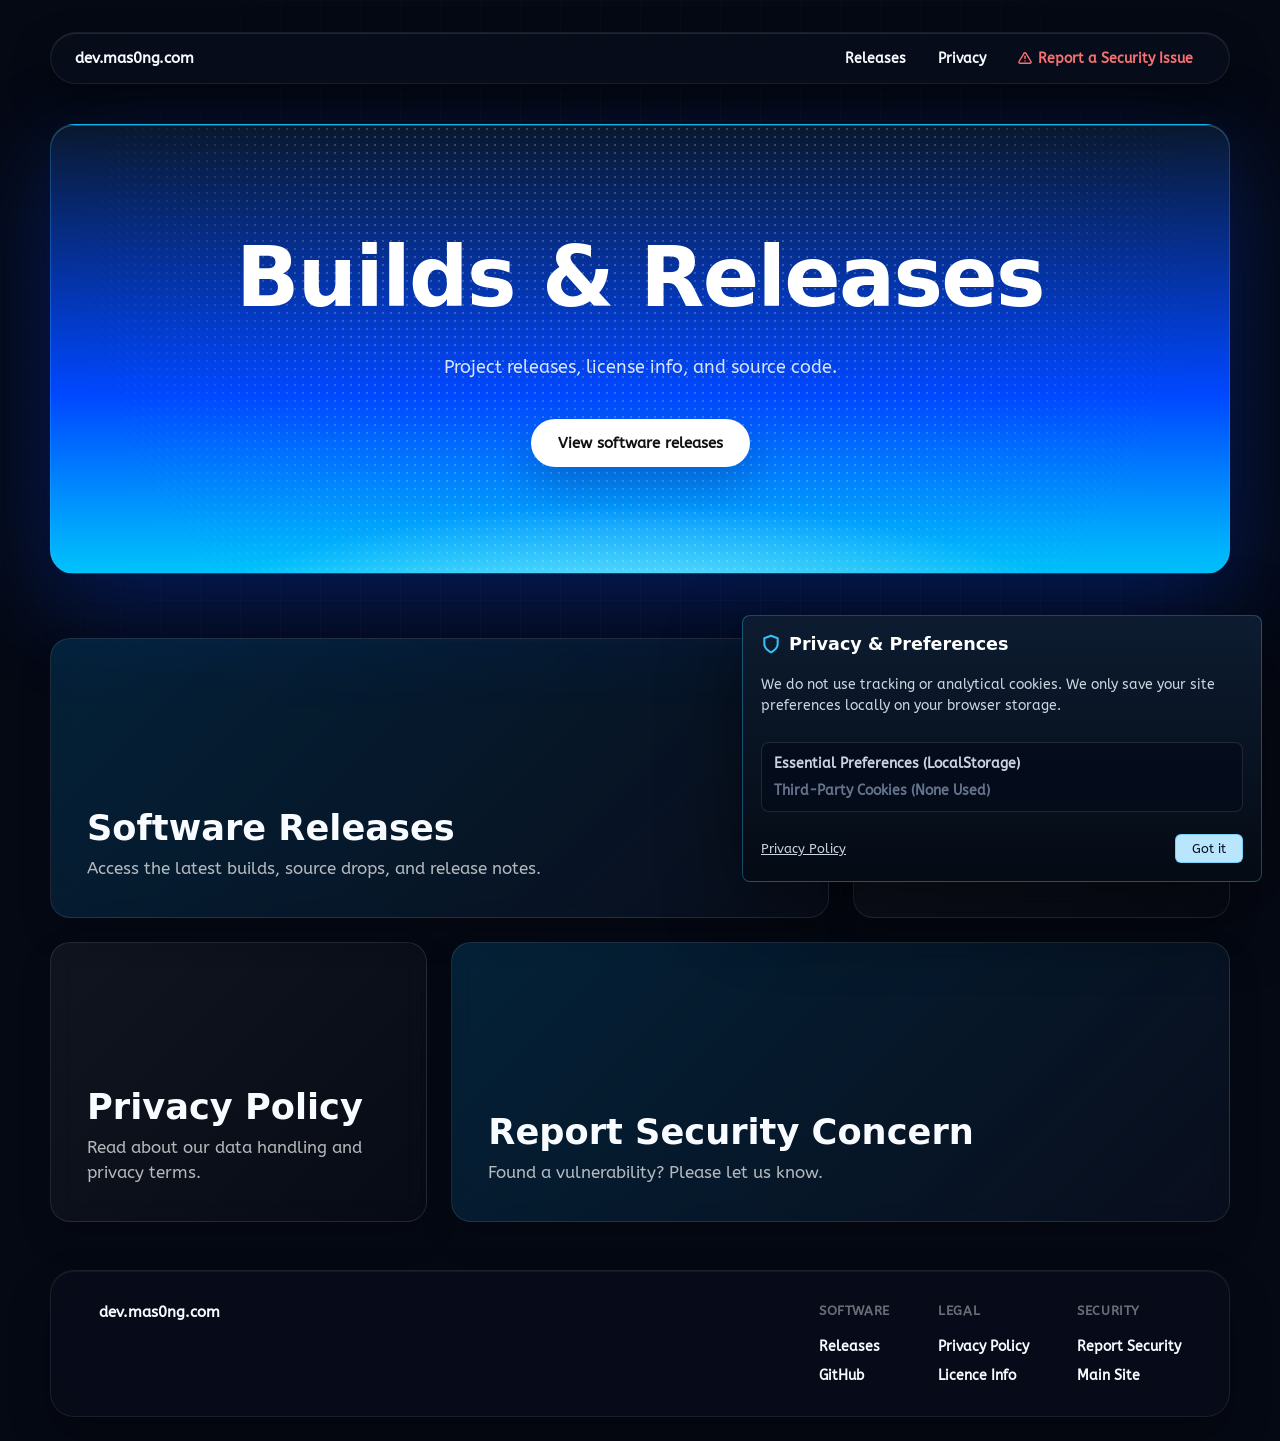
==== index.html @ 33081a6c "Initial clean commit" ====
<!DOCTYPE html>
<html lang="en-GB">
<head>
  <meta charset="UTF-8" />
  <meta name="viewport" content="width=device-width, initial-scale=1.0" />
  <title>dev.mas0ng.com | code releases</title>
  <meta name="description" content="Code releases, experiments, notes, and developer projects from Mason." />
  <link rel="canonical" href="https://dev.mas0ng.com/" />
  <meta name="theme-color" content="#07111f" />
  <link rel="icon" type="image/svg+xml" href="https://mas0ng.com/public_assets/site_branding/favicon.svg" />
  <link rel="preconnect" href="https://fonts.gstatic.com" crossorigin />
  <link rel="preload" href="https://mas0ng.com/public_assets/fonts/etna.woff2" as="font" type="font/woff2" crossorigin />
  <link rel="stylesheet" href="https://fonts.googleapis.com/css2?family=ABeeZee:ital@0;1&display=swap" />
  <link rel="stylesheet" href="https://mas0ng.com/public_assets/site/css/site.css" />
  <link rel="stylesheet" href="/assets/dev.css" />
  <script src="/assets/navbar.js" defer></script>
  <script src="/assets/footer.js" defer></script>
  <script src="/assets/dev.js" defer></script>
</head>
<body data-page="dev">
  <div id="site-main" class="dev-site">
    <div class="dev-backdrop" aria-hidden="true"></div>


    <main>
      <section class="dev-hero" aria-labelledby="dev-title">
        <div class="dev-hero__copy">
          <h1 id="dev-title">Builds & Releases</h1>
          <p class="dev-hero__lead">Project releases, license info, and source code.</p>
          <div class="dev-actions" aria-label="Primary actions">
            <a class="dev-button dev-button--primary" href="/releases/">View software releases</a>
          </div>
        </div>
      </section>

      <div class="bento-grid">
        <a class="bento-card bento-card--wide" href="/releases/">
          <div class="bento-card__inner">
            <h3>Software Releases</h3>
            <p>Access the latest builds, source drops, and release notes.</p>
          </div>
        </a>
        <a class="bento-card bento-card--square" href="https://mas0ng.com/legal/licences/">
          <div class="bento-card__inner">
            <h3>Licence Info</h3>
            <p>View software license and compliance details.</p>
          </div>
        </a>
        <a class="bento-card bento-card--square" href="https://mas0ng.com/legal/privacy/">
          <div class="bento-card__inner">
            <h3>Privacy Policy</h3>
            <p>Read about our data handling and privacy terms.</p>
          </div>
        </a>
        <a class="bento-card bento-card--wide" href="https://mas0ng.com/legal/security?reportModalPopup=true">
          <div class="bento-card__inner">
            <h3>Report Security Concern</h3>
            <p>Found a vulnerability? Please let us know.</p>
          </div>
        </a>
      </div>
    </main>
  </div>
</body>
</html>
---- assets/dev.css ----
@font-face {
  font-family: "Etna";
  src:
    url("https://mas0ng.com/public_assets/fonts/etna.woff2") format("woff2"),
    url("https://mas0ng.com/public_assets/fonts/etna.woff") format("woff");
  font-weight: 400 700;
  font-style: normal;
  font-display: swap;
}

:root {
  color-scheme: dark;
  --page: #050914;
  --page-2: #08111f;
  --surface: #0b1525;
  --surface-2: #111f33;
  --surface-3: #14243a;
  --text: #f8fbff;
  --muted: #a8b5c8;
  --soft: #74839a;
  --line: rgba(148, 163, 184, 0.22);
  --line-strong: rgba(56, 189, 248, 0.38);
  --blue: #38bdf8;
  --blue-2: #2563eb;
  --blue-3: #0ea5e9;
  --green: #22c55e;
  --card: rgba(10, 22, 39, 0.82);
  --font-display: "Etna", ui-sans-serif, system-ui, sans-serif;
  --font-body: "ABeeZee", ui-sans-serif, system-ui, -apple-system, BlinkMacSystemFont, "Segoe UI", sans-serif;
  --font-code: "SFMono-Regular", Consolas, "Liberation Mono", monospace;
}

*,
*::before,
*::after {
  box-sizing: border-box;
}

html {
  scroll-behavior: smooth;
  background: var(--page);
}

body[data-page="dev"] {
  min-height: 100svh;
  margin: 0;
  color: var(--text);
  font-family: var(--font-body);
  background: var(--page);
  overflow-x: hidden;
}

body[data-page="dev"] a {
  color: inherit;
  text-decoration: none;
}

body[data-page="dev"] button,
body[data-page="dev"] input {
  font: inherit;
}

body[data-page="dev"] h1,
body[data-page="dev"] h2,
body[data-page="dev"] h3,
body[data-page="dev"] p {
  margin-top: 0;
}

.dev-site {
  position: relative;
  min-height: 100svh;
  isolation: isolate;
  display: flex;
  flex-direction: column;
}

main {
  flex: 1 0 auto;
}

.dev-backdrop {
  position: fixed;
  inset: 0;
  z-index: -1;
  pointer-events: none;
  background-color: #050914;
}

.dev-backdrop::before,
.dev-backdrop::after {
  content: "";
  position: absolute;
  pointer-events: none;
}

.dev-backdrop::before {
  inset: 0;
  opacity: 0.15;
  background-image: 
    linear-gradient(rgba(255, 255, 255, 0.15) 1px, transparent 1px),
    linear-gradient(90deg, rgba(255, 255, 255, 0.15) 1px, transparent 1px);
  background-size: 40px 40px;
  mask-image: radial-gradient(circle at 50% 50%, black 40%, transparent 95%);
  -webkit-mask-image: radial-gradient(circle at 50% 50%, black 40%, transparent 95%);
}

.dev-backdrop::after {
  display: none;
}

.dev-nav {
  position: relative;
  z-index: 50;
  display: flex;
  align-items: center;
  justify-content: space-between;
  gap: 32px;
  width: min(100% - 48px, 1180px);
  min-height: 52px;
  margin: 32px auto 0;
  padding: 6px 24px;
  border: 1px solid rgba(255, 255, 255, 0.08);
  border-radius: 999px;
  background: rgba(10, 15, 30, 0.6);
  backdrop-filter: blur(20px);
  -webkit-backdrop-filter: blur(20px);
  box-shadow: 
    0 20px 40px rgba(0, 0, 0, 0.4),
    inset 0 1px 0 rgba(255, 255, 255, 0.1);
}

.dev-nav__brand,
.dev-nav__links {
  display: flex;
  align-items: center;
}

.dev-nav__brand {
  font-size: 0.95rem;
  font-weight: 800;
  color: #fff;
  letter-spacing: -0.01em;
  text-decoration: none;
}

.dev-nav__links {
  justify-content: flex-end;
  gap: 8px;
}

.dev-nav__links a,
.dev-nav__link {
  display: inline-flex;
  align-items: center;
  padding: 6px 12px;
  border-radius: 999px;
  color: rgba(255, 255, 255, 0.7);
  font-size: 0.85rem;
  font-weight: 700;
  transition: color 150ms, background 150ms;
}

.dev-nav__links a.dev-nav__link--red {
  color: #f87171 !important;
}

.dev-nav__links a.dev-nav__link--red:hover {
  color: #ef4444 !important;
  background: rgba(239, 68, 68, 0.1);
}

.nav-pill {
  display: inline-flex;
  align-items: center;
  justify-content: center;
  min-height: 36px;
  padding: 6px 18px;
  border-radius: 999px;
  font-size: 0.85rem;
  font-weight: 700;
  text-decoration: none;
  transition: background-color 150ms, border-color 150ms, color 150ms;
}

.nav-pill--outline {
  border: 1px solid rgba(255, 255, 255, 0.2);
  color: rgba(255, 255, 255, 0.8);
}

.nav-pill--outline:hover {
  border-color: rgba(255, 255, 255, 0.5);
  color: #fff;
  background: rgba(255, 255, 255, 0.05);
}

.nav-pill--solid {
  background: #fff;
  color: #050914 !important;
}

.nav-pill--solid:hover {
  background: rgba(255, 255, 255, 0.9);
}

.nav-pill--red {
  background: #ef4444;
  color: #fff !important;
  border: 1px solid #ef4444;
}

.nav-pill--red:hover {
  background: #dc2626;
  border-color: #dc2626;
}

.dev-nav__links a:hover,
.dev-nav__link:hover {
  background: rgba(255, 255, 255, 0.06);
  color: #fff;
}

.dev-button {
  display: inline-flex;
  align-items: center;
  justify-content: center;
  min-height: 42px;
  border-radius: 8px;
  font-weight: 900;
  transition: transform 160ms ease, border-color 160ms ease, background 160ms ease;
}

.dev-button:hover {
  transform: translateY(-2px);
}

.dev-hero {
  position: relative;
  display: grid;
  place-items: center;
  width: min(100% - 48px, 1180px);
  min-height: clamp(400px, 50vh, 500px);
  margin: 40px auto;
  padding: clamp(54px, 8vw, 96px) 24px;
  border: 1px solid rgba(56, 189, 248, 0.25);
  border-radius: 24px;
  background: linear-gradient(180deg, #0a192f 0%, #0047ff 60%, #00c3fc 100%);
  box-shadow: 
    0 30px 100px rgba(0, 71, 255, 0.3),
    inset 0 1px 0 rgba(255, 255, 255, 0.2);
  overflow: hidden;
}

.dev-hero::before,
.dev-hero::after {
  content: "";
  position: absolute;
  pointer-events: none;
}

.dev-hero::before {
  inset: 0;
  opacity: 0.25;
  background-image: radial-gradient(rgba(255, 255, 255, 0.8) 1px, transparent 1px);
  background-size: 8px 8px;
  mask-image: radial-gradient(circle at 50% 30%, #000 45%, transparent 85%);
  -webkit-mask-image: radial-gradient(circle at 50% 30%, #000 45%, transparent 85%);
}

.dev-hero::after {
  left: 0;
  right: 0;
  bottom: -100px;
  height: 200px;
  background: radial-gradient(ellipse at center bottom, rgba(255, 255, 255, 0.8), transparent 60%);
  opacity: 0.9;
  z-index: 1;
}

.dev-hero__copy {
  position: relative;
  z-index: 2;
  display: grid;
  justify-items: center;
  text-align: center;
}

.dev-hero h1 {
  max-width: 840px;
  margin: 0 0 28px 0;
  color: #fff;
  font-family: var(--font-display);
  font-size: clamp(3rem, 6.5vw, 5.2rem);
  line-height: 1.12;
  letter-spacing: -0.02em;
}

.dev-hero__lead {
  max-width: 52ch;
  margin: 0 0 36px 0;
  color: rgba(255, 255, 255, 0.85);
  font-size: clamp(0.95rem, 1.8vw, 1.15rem);
  line-height: 1.7;
  font-weight: 500;
}

.dev-actions {
  display: flex;
  flex-wrap: wrap;
  gap: 10px;
  margin: 0;
}

.dev-button {
  padding: 12px 18px;
  border: 1px solid transparent;
  font-size: 0.92rem;
}

.dev-button--primary {
  min-height: 48px;
  padding-inline: 26px;
  border-radius: 999px;
  color: #111 !important;
  background: #fff;
  box-shadow: 0 16px 40px rgba(15, 23, 42, 0.22);
}

.dev-button--primary:visited {
  color: #111 !important;
}

.dev-button--ghost {
  border-color: rgba(148, 163, 184, 0.28);
  color: #fff;
  background: rgba(15, 23, 42, 0.72);
}

.dev-kicker {
  margin: 0 0 8px;
  color: #93c5fd;
  font-family: var(--font-code);
  font-size: 0.74rem;
  font-weight: 900;
  letter-spacing: 0.1em;
  text-transform: uppercase;
}

.dev-terminal__muted {
  color: #cbd5e1;
}

.dev-section {
  position: relative;
  width: min(100% - 36px, 1220px);
  margin: 0 auto;
  padding: clamp(34px, 6vw, 62px) 0;
  color: var(--text);
}

.dev-page-hero {
  width: min(100% - 48px, 1180px);
  margin: 0 auto;
  padding: clamp(64px, 10vw, 118px) 0 clamp(34px, 6vw, 64px);
}

.dev-page-hero h1 {
  max-width: 760px;
  margin: 0;
  color: #fff;
  font-family: var(--font-display);
  font-size: clamp(2.5rem, 7vw, 5rem);
  line-height: 1;
}

.dev-breadcrumb {
  display: flex;
  flex-wrap: wrap;
  gap: 8px;
  align-items: center;
  margin: 0 0 20px;
  color: var(--soft);
  font-family: var(--font-code);
  font-size: 0.82rem;
}

.dev-breadcrumb a {
  color: #bfdbfe;
}

.dev-section::before {
  content: "";
  position: absolute;
  inset: 0 -28px;
  z-index: -1;
  border: 1px solid rgba(148, 163, 184, 0.16);
  border-radius: 8px;
  background: linear-gradient(180deg, rgba(12, 24, 42, 0.5), rgba(7, 15, 28, 0.42));
}

.dev-section + .dev-section {
  margin-top: 24px;
}

.dev-section__header,
.dev-section--split {
  display: grid;
  grid-template-columns: minmax(0, 1fr) minmax(280px, 430px);
  gap: 22px;
  align-items: end;
}

.dev-section h2 {
  max-width: 760px;
  margin: 0;
  color: #fff;
  font-family: var(--font-display);
  font-size: clamp(1.9rem, 5vw, 3.25rem);
  line-height: 1.05;
}

.dev-section--simple::before {
  display: none;
}

.dev-section__lead {
  margin: 0;
  color: var(--muted);
  font-size: 1rem;
  line-height: 1.65;
}

.bento-grid {
  display: grid;
  grid-template-columns: repeat(3, 1fr);
  grid-template-rows: repeat(2, minmax(280px, auto));
  gap: 24px;
  width: min(100% - 48px, 1180px);
  margin: 64px auto 48px;
}

.bento-card {
  position: relative;
  display: flex;
  flex-direction: column;
  justify-content: flex-end;
  padding: 36px;
  border: 1px solid rgba(255, 255, 255, 0.1);
  border-radius: 20px;
  background: linear-gradient(135deg, rgba(255, 255, 255, 0.05), rgba(255, 255, 255, 0.01));
  backdrop-filter: blur(12px);
  color: #fff;
  text-decoration: none;
  overflow: hidden;
  transition: transform 300ms ease, border-color 300ms ease, box-shadow 300ms ease;
  box-shadow: 0 16px 32px rgba(0, 0, 0, 0.2);
}

.bento-card::before {
  content: "";
  position: absolute;
  inset: 0;
  background: radial-gradient(circle at top right, rgba(255, 255, 255, 0.1), transparent 60%);
  opacity: 0;
  transition: opacity 300ms ease;
}

.bento-card:hover {
  transform: translateY(-4px);
  border-color: rgba(255, 255, 255, 0.3);
  box-shadow: 0 24px 64px rgba(0, 0, 0, 0.3);
}

.bento-card:hover::before {
  opacity: 1;
}

.bento-card__inner {
  position: relative;
  z-index: 1;
}

.bento-card h3 {
  margin: 0 0 8px;
  font-family: var(--font-display);
  font-size: 2.2rem;
  line-height: 1.1;
}

.bento-card p {
  margin: 0;
  color: rgba(255, 255, 255, 0.7);
  font-size: 1.05rem;
  line-height: 1.5;
}

.bento-card--wide {
  grid-column: span 2;
  background: linear-gradient(135deg, rgba(2, 132, 199, 0.2), rgba(15, 23, 42, 0.4));
}

.bento-card--square {
  grid-column: span 1;
}

.project-grid {
  display: grid;
  grid-template-columns: repeat(auto-fit, minmax(300px, 1fr));
  gap: 16px;
  margin-top: 28px;
}

.project-card {
  position: relative;
  display: flex;
  flex-direction: column;
  min-height: 320px;
  padding: 32px;
  border: 1px solid rgba(56, 189, 248, 0.15);
  border-radius: 16px;
  background:
    radial-gradient(circle at top right, rgba(56, 189, 248, 0.12), transparent 400px),
    linear-gradient(135deg, rgba(15, 30, 51, 0.6), rgba(5, 12, 24, 0.8));
  backdrop-filter: blur(12px);
  box-shadow: 0 24px 60px rgba(0, 0, 0, 0.4);
  overflow: hidden;
}

.project-card::after {
  content: "";
  position: absolute;
  inset: 0;
  border-radius: inherit;
  padding: 1px;
  background: linear-gradient(135deg, rgba(255,255,255,0.1), transparent 50%, rgba(255,255,255,0.05));
  -webkit-mask: linear-gradient(#fff 0 0) content-box, linear-gradient(#fff 0 0);
  -webkit-mask-composite: xor;
  mask-composite: exclude;
  pointer-events: none;
}

.project-card > * {
  position: relative;
  z-index: 1;
}

.project-card__content {
  display: flex;
  flex-direction: column;
  height: 100%;
  gap: 20px;
}

.project-card--link {
  color: inherit;
  text-decoration: none;
  transition: transform 300ms cubic-bezier(0.4, 0, 0.2, 1), box-shadow 300ms ease;
}

.project-card--link:hover {
  transform: translateY(-4px);
  box-shadow: 0 32px 80px rgba(56, 189, 248, 0.15);
}

.project-card--link:hover::after {
  background: linear-gradient(135deg, rgba(56, 189, 248, 0.4), transparent 50%, rgba(56, 189, 248, 0.1));
}

.project-card--featured {
  grid-column: 1 / -1;
}

.project-grid--home .project-card {
  max-width: 800px;
}

.project-card__top {
  display: flex;
  flex-wrap: wrap;
  justify-content: space-between;
  gap: 8px;
}

.project-card__brand {
  display: flex;
  align-items: center;
  gap: 16px;
}

.project-card__icon {
  display: grid;
  place-items: center;
  width: 64px;
  height: 64px;
  border: 1px solid rgba(255, 255, 255, 0.1);
  border-radius: 12px;
  color: #fff;
  background: linear-gradient(135deg, #38bdf8, #0284c7);
  font-family: var(--font-display);
  font-weight: 900;
  font-size: 1.4rem;
  box-shadow: 0 12px 32px rgba(56, 189, 248, 0.3);
}

.project-card h3 {
  margin: 0;
  color: #fff;
  font-family: var(--font-display);
  font-size: clamp(1.8rem, 4vw, 2.4rem);
}

.project-card p {
  margin: 0;
  color: #94a3b8;
  font-size: 1.05rem;
  line-height: 1.6;
}

.project-card__bottom {
  display: flex;
  flex-wrap: wrap;
  align-items: center;
  justify-content: space-between;
  gap: 16px;
  margin-top: auto;
  padding-top: 24px;
  border-top: 1px solid rgba(255, 255, 255, 0.08);
}

.project-card__meta {
  color: #64748b;
  font-size: 0.85rem;
  font-weight: 600;
}

.project-card__stats {
  display: flex;
  gap: 16px;
}

.project-card__stats div {
  display: flex;
  flex-direction: column;
  gap: 4px;
}

.project-card__stats dt {
  color: #64748b;
  font-size: 0.75rem;
  font-weight: 700;
  text-transform: uppercase;
  letter-spacing: 0.05em;
}

.project-card__stats dd {
  margin: 0;
  color: #e2e8f0;
  font-weight: 600;
  font-size: 0.95rem;
}

.project-card__cta {
  color: #38bdf8;
  font-weight: 700;
  transition: color 150ms ease;
}

.project-card--link:hover .project-card__cta {
  color: #7dd3fc;
}

.dev-card,
.dev-principles article {
  border: 1px solid rgba(148, 163, 184, 0.18);
  border-radius: 8px;
  background: linear-gradient(180deg, rgba(15, 30, 51, 0.86), rgba(7, 15, 28, 0.9));
  box-shadow: 0 18px 44px rgba(0, 0, 0, 0.28);
}

.dev-card h3,
.dev-principles h3 {
  margin: 10px 0 8px;
  color: #fff;
  font-family: var(--font-display);
  line-height: 1.16;
}

.dev-card p,
.dev-principles p {
  margin: 0;
  color: #b6c3d4;
  line-height: 1.58;
}

.dev-search {
  display: grid;
  gap: 6px;
  color: var(--muted);
  font-size: 0.78rem;
  font-weight: 850;
}

.dev-search input {
  width: 100%;
  min-height: 48px;
  padding: 11px 13px;
  border: 1px solid rgba(56, 189, 248, 0.26);
  border-radius: 8px;
  color: #e5f6ff;
  background: rgba(2, 6, 23, 0.72);
}

.dev-search input::placeholder {
  color: #64748b;
}

.dev-filter {
  display: flex;
  flex-wrap: wrap;
  gap: 8px;
  margin: 24px 0;
}

.dev-filter button,
.cookie-banner button,
.dev-footer__button {
  min-height: 40px;
  padding: 8px 12px;
  border: 1px solid rgba(148, 163, 184, 0.22);
  border-radius: 8px;
  color: #dbeafe;
  background: rgba(15, 23, 42, 0.74);
  cursor: pointer;
  font-weight: 900;
}

.dev-filter button:hover,
.cookie-banner button:hover,
.dev-footer__button:hover {
  border-color: rgba(56, 189, 248, 0.44);
  background: rgba(56, 189, 248, 0.1);
}

.dev-filter button.is-active {
  border-color: rgba(56, 189, 248, 0.58);
  color: #03111f;
  background: #bae6fd;
}

.dev-release-grid {
  display: grid;
  grid-template-columns: repeat(auto-fit, minmax(260px, 1fr));
  gap: 16px;
}

.dev-card {
  display: grid;
  align-content: start;
  gap: 12px;
  min-height: 250px;
  padding: 18px;
}

.dev-card__top,
.dev-card__meta,
.dev-card__tags,
.dev-card__links {
  display: flex;
  flex-wrap: wrap;
  gap: 8px;
}

.dev-card__top {
  align-items: start;
  justify-content: space-between;
}

.dev-card__meta {
  color: var(--muted);
  font-family: var(--font-code);
  font-size: 0.76rem;
  font-weight: 800;
}

.dev-card__type,
.dev-card__status,
.dev-card__tag {
  display: inline-flex;
  align-items: center;
  border-radius: 8px;
  font-family: var(--font-code);
  font-weight: 850;
}

.dev-card__type,
.dev-card__status {
  min-height: 26px;
  padding: 4px 8px;
  font-size: 0.68rem;
  text-transform: uppercase;
}

.dev-card__type {
  border: 1px solid rgba(56, 189, 248, 0.36);
  color: #bae6fd;
  background: rgba(8, 47, 73, 0.46);
}

.dev-card__status {
  border: 1px solid rgba(34, 197, 94, 0.35);
  color: #bbf7d0;
  background: rgba(20, 83, 45, 0.38);
}

.dev-card__tag {
  padding: 5px 8px;
  border: 1px solid rgba(148, 163, 184, 0.13);
  color: #cbd5e1;
  background: rgba(15, 23, 42, 0.72);
  font-size: 0.7rem;
}

.dev-card__links {
  margin-top: auto;
}

.dev-card__link {
  display: inline-flex;
  align-items: center;
  min-height: 34px;
  padding: 7px 10px;
  border: 1px solid rgba(56, 189, 248, 0.28);
  border-radius: 8px;
  color: #e0f2fe;
  background: rgba(8, 47, 73, 0.34);
  font-size: 0.8rem;
  font-weight: 900;
}

.dev-card__link:hover {
  border-color: rgba(56, 189, 248, 0.52);
  background: rgba(14, 165, 233, 0.2);
}

.dev-card--empty {
  grid-column: 1 / -1;
  min-height: 140px;
  place-items: center;
  text-align: center;
}

.dev-card--loading span {
  display: block;
  height: 16px;
  border-radius: 8px;
  background: linear-gradient(90deg, rgba(15, 23, 42, 0.9), rgba(56, 189, 248, 0.36), rgba(15, 23, 42, 0.9));
  background-size: 220% 100%;
  animation: dev-shimmer 1.2s linear infinite;
}

.dev-card--loading span:first-child {
  width: 42%;
}

.dev-card--loading span:nth-child(2) {
  width: 88%;
}

.dev-card--loading span:nth-child(3) {
  width: 64%;
}

.dev-section--split {
  align-items: start;
}

.dev-principles {
  display: grid;
  gap: 12px;
}

.dev-principles article {
  padding: 18px;
}

.dev-footer {
  position: static;
  width: min(100% - 48px, 1180px);
  max-width: none;
  margin: auto auto 24px auto;
  padding: 32px 48px;
  border: 1px solid rgba(255, 255, 255, 0.08);
  border-radius: 24px;
  background: rgba(10, 15, 30, 0.5);
  backdrop-filter: blur(20px);
  -webkit-backdrop-filter: blur(20px);
  box-shadow: 
    0 20px 40px rgba(0, 0, 0, 0.3),
    inset 0 1px 0 rgba(255, 255, 255, 0.05);
  display: flex;
  justify-content: space-between;
  align-items: flex-start;
  gap: 48px;
}

.dev-footer__brand-group {
  display: flex;
  flex-direction: column;
}

.dev-footer__brand {
  font-size: 0.95rem;
  font-weight: 800;
  color: #fff;
  text-decoration: none;
}

.dev-footer__section-title {
  font-size: 0.8rem;
  font-weight: 800;
  text-transform: uppercase;
  letter-spacing: 0.05em;
  color: rgba(255, 255, 255, 0.4);
  margin-bottom: 8px;
}

.dev-footer__columns {
  display: flex;
  gap: 48px;
}

.dev-footer__col {
  display: flex;
  flex-direction: column;
  gap: 12px;
}

.dev-footer__col a {
  color: rgba(255, 255, 255, 0.6);
  font-size: 0.85rem;
  font-weight: 700;
  text-decoration: none;
  transition: color 150ms;
}

.dev-footer__col a:hover {
  color: #fff;
}

.cookie-banner {
  position: fixed;
  right: 18px;
  bottom: 18px;
  z-index: 30;
  display: grid;
  grid-template-columns: minmax(0, 1fr);
  gap: 14px;
  width: min(calc(100% - 36px), 520px);
  padding: 18px;
  border: 1px solid rgba(56, 189, 248, 0.35);
  border-radius: 8px;
  color: var(--text);
  background:
    linear-gradient(180deg, rgba(13, 28, 49, 0.96), rgba(5, 10, 20, 0.96)),
    var(--surface);
  box-shadow: 0 26px 80px rgba(0, 0, 0, 0.48);
}

.cookie-banner[hidden] {
  display: none;
}

.cookie-banner h2 {
  margin: 0 0 6px;
  color: #fff;
  font-family: var(--font-display);
}

.cookie-banner p {
  margin-bottom: 0;
  color: #cbd5e1;
  line-height: 1.55;
}

.cookie-banner__options {
  display: grid;
  gap: 10px;
  padding: 12px;
  border: 1px solid rgba(148, 163, 184, 0.18);
  border-radius: 8px;
  background: rgba(2, 6, 23, 0.42);
}

.cookie-banner__options[hidden] {
  display: none;
}

.cookie-banner__options label {
  display: flex;
  align-items: center;
  gap: 10px;
  color: #dbeafe;
  font-size: 0.9rem;
  font-weight: 800;
}

.cookie-banner__actions {
  display: flex;
  flex-wrap: wrap;
  justify-content: flex-end;
  gap: 8px;
}

.cookie-banner__actions button {
  border-color: rgba(56, 189, 248, 0.52);
  color: #03111f;
  background: #bae6fd;
}

.dev-search input:focus-visible,
.dev-filter button:focus-visible,
.dev-button:focus-visible,
.dev-nav a:focus-visible,
.dev-card__link:focus-visible,
.cookie-banner button:focus-visible,
.cookie-banner input:focus-visible,
.dev-footer__button:focus-visible {
  outline: 3px solid rgba(56, 189, 248, 0.42);
  outline-offset: 3px;
}

@keyframes dev-shimmer {
  to {
    background-position: -220% 0;
  }
}

.mobile-block-screen {
  display: none;
}

@media (max-width: 900px) {
  .dev-nav,
  main,
  .dev-footer,
  .cookie-banner {
    display: none !important;
  }

  .mobile-block-screen {
    display: flex !important;
    flex-direction: column;
    align-items: center;
    justify-content: center;
    flex: 1;
    padding: 32px 24px;
  }
}

@media (prefers-reduced-motion: reduce) {
  html {
    scroll-behavior: auto;
  }

  .dev-card--loading span {
    animation: none;
  }

  .dev-button {
    transition: none;
  }
}
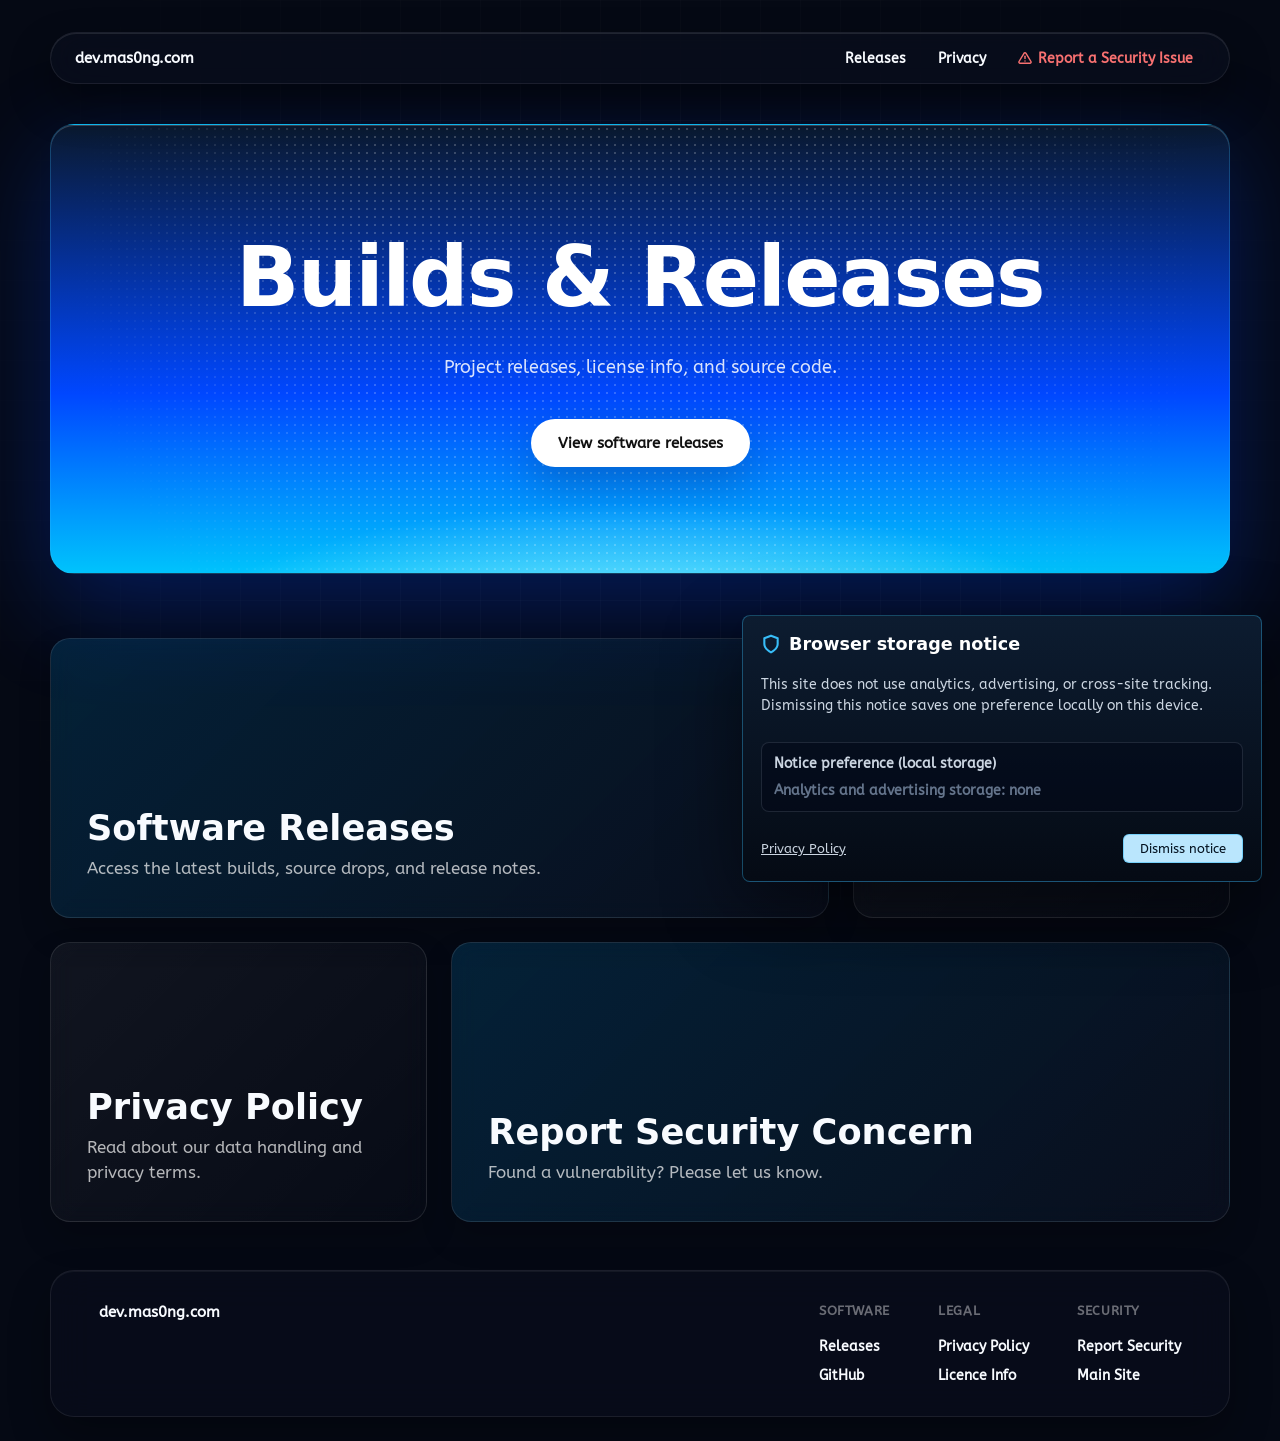
==== commit fdad9114: "Smart 404 routing" ====
--- a/index.html
+++ b/index.html
@@ -4,8 +4,23 @@
   <meta charset="UTF-8" />
   <meta name="viewport" content="width=device-width, initial-scale=1.0" />
   <title>dev.mas0ng.com | code releases</title>
-  <meta name="description" content="Code releases, experiments, notes, and developer projects from Mason." />
+  <meta name="description" content="Code releases, experiments, notes, and software projects from Mason." />
   <link rel="canonical" href="https://dev.mas0ng.com/" />
+  <meta property="og:type" content="website" />
+  <meta property="og:site_name" content="dev.mas0ng.com" />
+  <meta property="og:title" content="dev.mas0ng.com | Code releases" />
+  <meta property="og:description" content="Code releases, experiments, notes, and software projects from Mason." />
+  <meta property="og:url" content="https://dev.mas0ng.com/" />
+  <meta property="og:image" content="https://mas0ng.com/public_assets/site_branding/meta/dev-social-1200x630.png" />
+  <meta property="og:image:width" content="1200" />
+  <meta property="og:image:height" content="630" />
+  <meta property="og:image:type" content="image/png" />
+  <meta property="og:image:alt" content="Code and software releases on dev.mas0ng.com" />
+  <meta name="twitter:card" content="summary_large_image" />
+  <meta name="twitter:title" content="dev.mas0ng.com | Code releases" />
+  <meta name="twitter:description" content="Code releases, experiments, notes, and software projects from Mason." />
+  <meta name="twitter:image" content="https://mas0ng.com/public_assets/site_branding/meta/dev-social-1200x630.png" />
+  <meta name="twitter:image:alt" content="Code and software releases on dev.mas0ng.com" />
   <meta name="theme-color" content="#07111f" />
   <link rel="icon" type="image/svg+xml" href="https://mas0ng.com/public_assets/site_branding/favicon.svg" />
   <link rel="preconnect" href="https://fonts.gstatic.com" crossorigin />
--- a/assets/dev.css
+++ b/assets/dev.css
@@ -1070,3 +1070,40 @@
     transition: none;
   }
 }
+
+/* Cross-site result shown only when the Search API finds this path on mas0ng.com. */
+.main-page-suggestion {
+  position: relative;
+  z-index: 10;
+  display: grid;
+  grid-template-columns: auto minmax(0, 1fr);
+  align-items: start;
+  gap: 14px;
+  width: min(calc(100% - 48px), 760px);
+  margin: 18px auto 0;
+  padding: 16px;
+  border: 1px solid rgba(56, 189, 248, .34);
+  border-radius: 14px;
+  background: linear-gradient(135deg, rgba(17, 31, 51, .96), rgba(8, 17, 31, .96));
+  box-shadow: 0 18px 44px rgba(0, 0, 0, .28);
+}
+
+.main-page-suggestion[hidden] { display: none; }
+.main-page-suggestion__icon { display: grid; place-items: center; width: 44px; height: 44px; border-radius: 12px; background: rgba(56, 189, 248, .13); color: var(--blue); }
+.main-page-suggestion__icon svg { width: 22px; height: 22px; fill: none; stroke: currentColor; stroke-width: 1.8; stroke-linecap: round; }
+.main-page-suggestion__copy { min-width: 0; }
+.main-page-suggestion__copy > p { display: flex; flex-wrap: wrap; gap: 3px 8px; margin: 0 0 10px; font-size: .76rem; line-height: 1.45; }
+.main-page-suggestion__copy > p strong { color: #7dd3fc; }
+.main-page-suggestion__copy > p span { color: var(--muted); }
+.main-page-suggestion__link { display: flex; align-items: center; justify-content: space-between; gap: 14px; min-width: 0; padding: 11px 13px; border: 1px solid rgba(56, 189, 248, .2); border-radius: 10px; background: rgba(2, 6, 23, .32); transition: border-color .18s ease, background .18s ease, transform .18s ease; }
+.main-page-suggestion__link:hover { border-color: rgba(56, 189, 248, .55); background: rgba(14, 165, 233, .08); transform: translateY(-1px); }
+.main-page-suggestion__result { display: grid; min-width: 0; gap: 2px; }
+.main-page-suggestion__result strong, .main-page-suggestion__result > span { overflow: hidden; text-overflow: ellipsis; white-space: nowrap; }
+.main-page-suggestion__result strong { font-family: var(--font-display); font-size: .95rem; line-height: 1.35; }
+.main-page-suggestion__result > span { color: #7dd3fc; font-family: var(--font-code); font-size: .7rem; }
+.main-page-suggestion__arrow { flex: none; width: 18px; height: 18px; fill: none; stroke: var(--blue); stroke-width: 2; stroke-linecap: round; stroke-linejoin: round; transition: transform .18s ease; }
+.main-page-suggestion__link:hover .main-page-suggestion__arrow { transform: translateX(3px); }
+
+@media (max-width: 900px) {
+  .main-page-suggestion { display: none !important; }
+}
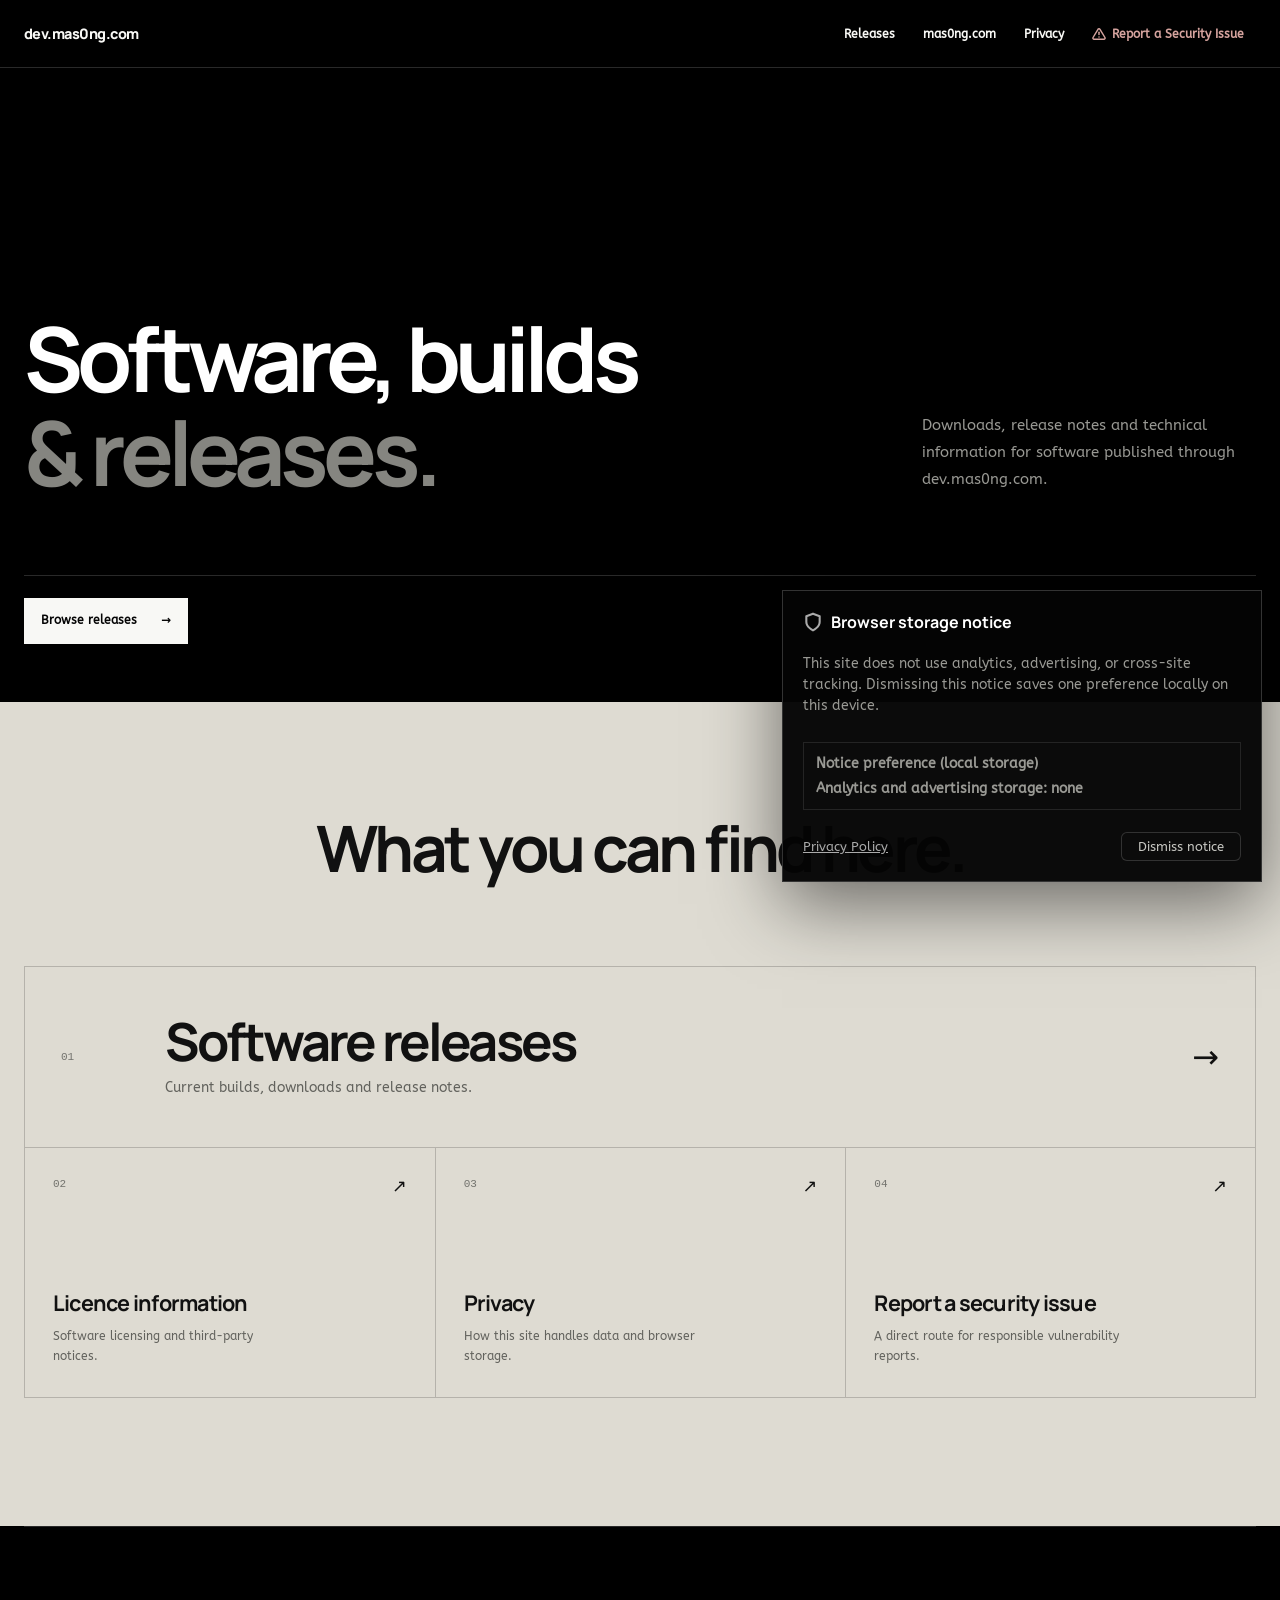
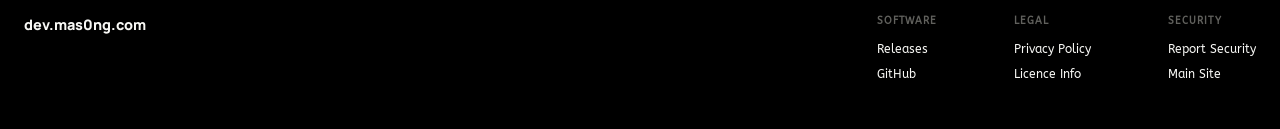
==== commit 646740e0: "New design style and purge of old stale files" ====
--- a/index.html
+++ b/index.html
@@ -3,13 +3,13 @@
 <head>
   <meta charset="UTF-8" />
   <meta name="viewport" content="width=device-width, initial-scale=1.0" />
-  <title>dev.mas0ng.com | code releases</title>
-  <meta name="description" content="Code releases, experiments, notes, and software projects from Mason." />
+  <title>dev.mas0ng.com | Code releases</title>
+  <meta name="description" content="Software downloads, release notes, and technical information published through dev.mas0ng.com." />
   <link rel="canonical" href="https://dev.mas0ng.com/" />
   <meta property="og:type" content="website" />
   <meta property="og:site_name" content="dev.mas0ng.com" />
   <meta property="og:title" content="dev.mas0ng.com | Code releases" />
-  <meta property="og:description" content="Code releases, experiments, notes, and software projects from Mason." />
+  <meta property="og:description" content="Software downloads, release notes, and technical information published through dev.mas0ng.com." />
   <meta property="og:url" content="https://dev.mas0ng.com/" />
   <meta property="og:image" content="https://mas0ng.com/public_assets/site_branding/meta/dev-social-1200x630.png" />
   <meta property="og:image:width" content="1200" />
@@ -18,62 +18,72 @@
   <meta property="og:image:alt" content="Code and software releases on dev.mas0ng.com" />
   <meta name="twitter:card" content="summary_large_image" />
   <meta name="twitter:title" content="dev.mas0ng.com | Code releases" />
-  <meta name="twitter:description" content="Code releases, experiments, notes, and software projects from Mason." />
+  <meta name="twitter:description" content="Software downloads, release notes, and technical information published through dev.mas0ng.com." />
   <meta name="twitter:image" content="https://mas0ng.com/public_assets/site_branding/meta/dev-social-1200x630.png" />
   <meta name="twitter:image:alt" content="Code and software releases on dev.mas0ng.com" />
-  <meta name="theme-color" content="#07111f" />
+  <meta name="theme-color" content="#000000" />
   <link rel="icon" type="image/svg+xml" href="https://mas0ng.com/public_assets/site_branding/favicon.svg" />
   <link rel="preconnect" href="https://fonts.gstatic.com" crossorigin />
   <link rel="preload" href="https://mas0ng.com/public_assets/fonts/etna.woff2" as="font" type="font/woff2" crossorigin />
-  <link rel="stylesheet" href="https://fonts.googleapis.com/css2?family=ABeeZee:ital@0;1&display=swap" />
+  <link rel="stylesheet" href="https://fonts.googleapis.com/css2?family=ABeeZee:ital@0;1&family=Manrope:wght@500;600;700;800&display=swap" />
   <link rel="stylesheet" href="https://mas0ng.com/public_assets/site/css/site.css" />
-  <link rel="stylesheet" href="/assets/dev.css" />
-  <script src="/assets/navbar.js" defer></script>
-  <script src="/assets/footer.js" defer></script>
-  <script src="/assets/dev.js" defer></script>
+  <link rel="stylesheet" href="/assets/dev.css?v=20260719-dev4" />
+  <script src="/assets/navbar.js?v=20260719-dev4" defer></script>
+  <script src="/assets/footer.js?v=20260719-dev4" defer></script>
+  <script src="/assets/dev.js?v=20260719-dev4" defer></script>
 </head>
 <body data-page="dev">
   <div id="site-main" class="dev-site">
-    <div class="dev-backdrop" aria-hidden="true"></div>
-
-
     <main>
       <section class="dev-hero" aria-labelledby="dev-title">
-        <div class="dev-hero__copy">
-          <h1 id="dev-title">Builds & Releases</h1>
-          <p class="dev-hero__lead">Project releases, license info, and source code.</p>
-          <div class="dev-actions" aria-label="Primary actions">
-            <a class="dev-button dev-button--primary" href="/releases/">View software releases</a>
+        <div class="dev-hero__inner">
+          <div class="dev-hero__copy">
+            <h1 id="dev-title"><span>Software, builds</span><span>&amp; releases.</span></h1>
+            <p class="dev-hero__lead">Downloads, release notes and technical information for software published through dev.mas0ng.com.</p>
+          </div>
+          <div class="dev-hero__footer">
+            <a class="dev-button dev-button--light" href="/releases/">Browse releases <span aria-hidden="true">&rarr;</span></a>
           </div>
         </div>
       </section>
 
-      <div class="bento-grid">
-        <a class="bento-card bento-card--wide" href="/releases/">
-          <div class="bento-card__inner">
-            <h3>Software Releases</h3>
-            <p>Access the latest builds, source drops, and release notes.</p>
+      <section class="dev-directory" aria-labelledby="directory-title">
+        <div class="dev-directory__inner">
+          <header class="dev-directory__header">
+            <h2 id="directory-title">What you can find here.</h2>
+          </header>
+
+          <a class="dev-feature-link" href="/releases/">
+            <span class="dev-feature-link__index">01</span>
+            <span class="dev-feature-link__copy">
+              <strong>Software releases</strong>
+              <span>Current builds, downloads and release notes.</span>
+            </span>
+            <span class="dev-feature-link__arrow" aria-hidden="true">&rarr;</span>
+          </a>
+
+          <div class="dev-link-grid">
+            <a class="dev-text-link" href="https://mas0ng.com/legal/licences">
+              <span class="dev-text-link__index">02</span>
+              <strong>Licence information</strong>
+              <span>Software licensing and third-party notices.</span>
+              <span class="dev-text-link__arrow" aria-hidden="true">&nearr;</span>
+            </a>
+            <a class="dev-text-link" href="https://mas0ng.com/legal/privacy">
+              <span class="dev-text-link__index">03</span>
+              <strong>Privacy</strong>
+              <span>How this site handles data and browser storage.</span>
+              <span class="dev-text-link__arrow" aria-hidden="true">&nearr;</span>
+            </a>
+            <a class="dev-text-link" href="https://mas0ng.com/legal/security?reportModalPopup=true">
+              <span class="dev-text-link__index">04</span>
+              <strong>Report a security issue</strong>
+              <span>A direct route for responsible vulnerability reports.</span>
+              <span class="dev-text-link__arrow" aria-hidden="true">&nearr;</span>
+            </a>
           </div>
-        </a>
-        <a class="bento-card bento-card--square" href="https://mas0ng.com/legal/licences/">
-          <div class="bento-card__inner">
-            <h3>Licence Info</h3>
-            <p>View software license and compliance details.</p>
-          </div>
-        </a>
-        <a class="bento-card bento-card--square" href="https://mas0ng.com/legal/privacy/">
-          <div class="bento-card__inner">
-            <h3>Privacy Policy</h3>
-            <p>Read about our data handling and privacy terms.</p>
-          </div>
-        </a>
-        <a class="bento-card bento-card--wide" href="https://mas0ng.com/legal/security?reportModalPopup=true">
-          <div class="bento-card__inner">
-            <h3>Report Security Concern</h3>
-            <p>Found a vulnerability? Please let us know.</p>
-          </div>
-        </a>
-      </div>
+        </div>
+      </section>
     </main>
   </div>
 </body>
--- a/assets/dev.css
+++ b/assets/dev.css
@@ -1,8 +1,6 @@
 @font-face {
   font-family: "Etna";
-  src:
-    url("https://mas0ng.com/public_assets/fonts/etna.woff2") format("woff2"),
-    url("https://mas0ng.com/public_assets/fonts/etna.woff") format("woff");
+  src: url("https://mas0ng.com/public_assets/fonts/etna.woff2") format("woff2");
   font-weight: 400 700;
   font-style: normal;
   font-display: swap;
@@ -10,24 +8,17 @@
 
 :root {
   color-scheme: dark;
-  --page: #050914;
-  --page-2: #08111f;
-  --surface: #0b1525;
-  --surface-2: #111f33;
-  --surface-3: #14243a;
-  --text: #f8fbff;
-  --muted: #a8b5c8;
-  --soft: #74839a;
-  --line: rgba(148, 163, 184, 0.22);
-  --line-strong: rgba(56, 189, 248, 0.38);
-  --blue: #38bdf8;
-  --blue-2: #2563eb;
-  --blue-3: #0ea5e9;
-  --green: #22c55e;
-  --card: rgba(10, 22, 39, 0.82);
-  --font-display: "Etna", ui-sans-serif, system-ui, sans-serif;
-  --font-body: "ABeeZee", ui-sans-serif, system-ui, -apple-system, BlinkMacSystemFont, "Segoe UI", sans-serif;
-  --font-code: "SFMono-Regular", Consolas, "Liberation Mono", monospace;
+  --dev-black: #000;
+  --dev-ink: #111;
+  --dev-paper: #dedbd2;
+  --dev-paper-light: #efede7;
+  --dev-white: #f8f8f5;
+  --dev-grey: #92928d;
+  --dev-line-dark: rgba(255, 255, 255, 0.16);
+  --dev-line-light: rgba(17, 17, 17, 0.2);
+  --dev-heading: "Manrope", ui-sans-serif, system-ui, sans-serif;
+  --dev-body: "ABeeZee", ui-sans-serif, system-ui, sans-serif;
+  --dev-code: "SFMono-Regular", Consolas, "Liberation Mono", monospace;
 }
 
 *,
@@ -38,16 +29,16 @@
 
 html {
   scroll-behavior: smooth;
-  background: var(--page);
+  background: var(--dev-black);
 }
 
 body[data-page="dev"] {
   min-height: 100svh;
   margin: 0;
-  color: var(--text);
-  font-family: var(--font-body);
-  background: var(--page);
   overflow-x: hidden;
+  color: var(--dev-white);
+  background: var(--dev-black);
+  font-family: var(--dev-body);
 }
 
 body[data-page="dev"] a {
@@ -68,656 +59,777 @@
 }
 
 .dev-site {
-  position: relative;
+  display: flex;
   min-height: 100svh;
-  isolation: isolate;
-  display: flex;
   flex-direction: column;
-}
-
-main {
+  background: var(--dev-black);
+}
+
+.dev-site > main {
   flex: 1 0 auto;
 }
 
 .dev-backdrop {
+  display: none;
+}
+
+/* Navigation */
+.dev-nav {
   position: fixed;
-  inset: 0;
-  z-index: -1;
-  pointer-events: none;
-  background-color: #050914;
-}
-
-.dev-backdrop::before,
-.dev-backdrop::after {
-  content: "";
-  position: absolute;
-  pointer-events: none;
-}
-
-.dev-backdrop::before {
-  inset: 0;
-  opacity: 0.15;
-  background-image: 
-    linear-gradient(rgba(255, 255, 255, 0.15) 1px, transparent 1px),
-    linear-gradient(90deg, rgba(255, 255, 255, 0.15) 1px, transparent 1px);
-  background-size: 40px 40px;
-  mask-image: radial-gradient(circle at 50% 50%, black 40%, transparent 95%);
-  -webkit-mask-image: radial-gradient(circle at 50% 50%, black 40%, transparent 95%);
-}
-
-.dev-backdrop::after {
-  display: none;
-}
-
-.dev-nav {
-  position: relative;
-  z-index: 50;
-  display: flex;
+  inset: 0 0 auto;
+  z-index: 100;
+  display: flex;
+  min-height: 68px;
   align-items: center;
   justify-content: space-between;
   gap: 32px;
-  width: min(100% - 48px, 1180px);
-  min-height: 52px;
-  margin: 32px auto 0;
-  padding: 6px 24px;
-  border: 1px solid rgba(255, 255, 255, 0.08);
-  border-radius: 999px;
-  background: rgba(10, 15, 30, 0.6);
-  backdrop-filter: blur(20px);
-  -webkit-backdrop-filter: blur(20px);
-  box-shadow: 
-    0 20px 40px rgba(0, 0, 0, 0.4),
-    inset 0 1px 0 rgba(255, 255, 255, 0.1);
-}
-
-.dev-nav__brand,
+  width: 100%;
+  padding: 0 max(24px, calc((100vw - 1320px) / 2));
+  border-bottom: 1px solid var(--dev-line-dark);
+  background: rgba(0, 0, 0, 0.82);
+  -webkit-backdrop-filter: blur(18px);
+  backdrop-filter: blur(18px);
+}
+
+.dev-nav__brand {
+  color: #fff;
+  font-family: var(--dev-heading);
+  font-size: 0.9rem;
+  font-weight: 800;
+  letter-spacing: -0.035em;
+}
+
 .dev-nav__links {
   display: flex;
   align-items: center;
-}
-
-.dev-nav__brand {
-  font-size: 0.95rem;
-  font-weight: 800;
-  color: #fff;
-  letter-spacing: -0.01em;
-  text-decoration: none;
-}
-
-.dev-nav__links {
   justify-content: flex-end;
-  gap: 8px;
-}
-
-.dev-nav__links a,
-.dev-nav__link {
+  gap: 4px;
+}
+
+.dev-nav__links a {
   display: inline-flex;
+  min-height: 36px;
   align-items: center;
-  padding: 6px 12px;
-  border-radius: 999px;
-  color: rgba(255, 255, 255, 0.7);
-  font-size: 0.85rem;
-  font-weight: 700;
-  transition: color 150ms, background 150ms;
+  padding: 8px 12px;
+  color: #a1a19c;
+  font-size: 0.76rem;
+  font-weight: 700;
+  transition: color 150ms ease, background 150ms ease;
+}
+
+.dev-nav__links a:hover,
+.dev-nav__links a:focus-visible,
+.dev-nav__links a.dev-nav__link--red:hover,
+.dev-nav__links a.dev-nav__link--red:focus-visible {
+  color: #fff !important;
+  background: #2d2d2a;
 }
 
 .dev-nav__links a.dev-nav__link--red {
-  color: #f87171 !important;
-}
-
-.dev-nav__links a.dev-nav__link--red:hover {
-  color: #ef4444 !important;
-  background: rgba(239, 68, 68, 0.1);
-}
-
+  color: #d5a39e !important;
+}
+
+/* Home hero */
+.dev-hero {
+  min-height: clamp(560px, 78svh, 720px);
+  padding-top: 68px;
+  color: var(--dev-white);
+  background: #000;
+}
+
+.dev-hero__inner {
+  display: flex;
+  min-height: calc(clamp(560px, 78svh, 720px) - 68px);
+  width: min(calc(100% - 48px), 1320px);
+  margin: 0 auto;
+  padding: clamp(28px, 4vw, 48px) 0 clamp(34px, 5vw, 58px);
+  flex-direction: column;
+}
+
+.dev-hero__copy {
+  display: grid;
+  grid-template-columns: minmax(0, 1fr) minmax(260px, 0.42fr);
+  align-items: end;
+  gap: clamp(46px, 8vw, 120px);
+  margin-top: auto;
+  padding: clamp(64px, 9vw, 118px) 0 clamp(52px, 7vw, 82px);
+}
+
+.dev-hero h1 {
+  margin: 0;
+  color: #fff;
+  font-family: var(--dev-heading);
+  font-size: clamp(3.8rem, 7vw, 7rem);
+  font-weight: 700;
+  letter-spacing: -0.065em;
+  line-height: 0.92;
+}
+
+.dev-hero h1 span {
+  display: block;
+}
+
+.dev-hero h1 span:last-child {
+  margin-top: 0.12em;
+  color: #858580;
+}
+
+.dev-hero__lead {
+  max-width: 46ch;
+  margin: 0;
+  color: #989893;
+  font-size: clamp(0.92rem, 1.2vw, 1.04rem);
+  line-height: 1.75;
+}
+
+.dev-hero__footer {
+  padding-top: 22px;
+  border-top: 1px solid var(--dev-line-dark);
+}
+
+.dev-button,
 .nav-pill {
   display: inline-flex;
+  min-height: 46px;
   align-items: center;
+  justify-content: space-between;
+  gap: 24px;
+  padding: 11px 16px;
+  border: 1px solid rgba(255, 255, 255, 0.32);
+  border-radius: 0;
+  color: var(--dev-white);
+  background: transparent;
+  font-size: 0.74rem;
+  font-weight: 800;
+  line-height: 1;
+  transition: color 150ms ease, background 150ms ease, border-color 150ms ease;
+}
+
+.dev-button--light,
+.dev-button--primary,
+.nav-pill--solid {
+  border-color: var(--dev-white);
+  color: #050505 !important;
+  background: var(--dev-white);
+}
+
+.dev-button--light:hover,
+.dev-button--primary:hover,
+.nav-pill--solid:hover {
+  border-color: #d8d4ca;
+  color: #050505 !important;
+  background: #d8d4ca;
+}
+
+.nav-pill--red {
+  border-color: #a85048;
+  color: #fff !important;
+  background: #8d3f39;
+}
+
+/* Home directory */
+.dev-directory {
+  padding: 0 24px;
+  color: var(--dev-ink);
+  background: var(--dev-paper);
+}
+
+.dev-directory__inner {
+  width: min(100%, 1320px);
+  margin: 0 auto;
+  padding: clamp(72px, 9vw, 120px) 0 clamp(84px, 10vw, 140px);
+}
+
+.dev-directory__header {
+  display: flex;
   justify-content: center;
-  min-height: 36px;
-  padding: 6px 18px;
-  border-radius: 999px;
+  text-align: center;
+  margin-bottom: clamp(48px, 7vw, 86px);
+}
+
+.dev-eyebrow,
+.dev-kicker {
+  margin: 0;
+  color: #6f6f6a;
+  font-size: 0.64rem;
+  font-weight: 800;
+  letter-spacing: 0.12em;
+  text-transform: uppercase;
+}
+
+.dev-directory h2 {
+  max-width: none;
+  margin: 0;
+  font-family: var(--dev-heading);
+  font-size: clamp(2.5rem, 5vw, 5.2rem);
+  font-weight: 700;
+  letter-spacing: -0.055em;
+  line-height: 0.98;
+}
+
+.dev-feature-link {
+  display: grid;
+  grid-template-columns: 80px minmax(0, 1fr) auto;
+  gap: 24px;
+  align-items: center;
+  padding: clamp(28px, 4vw, 48px) clamp(22px, 3vw, 36px);
+  border: 1px solid var(--dev-line-light);
+}
+
+.dev-feature-link__index,
+.dev-text-link__index {
+  color: #73736e;
+  font-family: var(--dev-code);
+  font-size: 0.69rem;
+}
+
+.dev-feature-link__copy {
+  display: grid;
+  gap: 10px;
+}
+
+.dev-feature-link__copy strong {
+  font-family: var(--dev-heading);
+  font-size: clamp(2rem, 4.1vw, 4.4rem);
+  font-weight: 700;
+  letter-spacing: -0.055em;
+  line-height: 1;
+}
+
+.dev-feature-link__copy > span {
+  color: #62625d;
   font-size: 0.85rem;
-  font-weight: 700;
-  text-decoration: none;
-  transition: background-color 150ms, border-color 150ms, color 150ms;
-}
-
-.nav-pill--outline {
-  border: 1px solid rgba(255, 255, 255, 0.2);
-  color: rgba(255, 255, 255, 0.8);
-}
-
-.nav-pill--outline:hover {
-  border-color: rgba(255, 255, 255, 0.5);
-  color: #fff;
-  background: rgba(255, 255, 255, 0.05);
-}
-
-.nav-pill--solid {
-  background: #fff;
-  color: #050914 !important;
-}
-
-.nav-pill--solid:hover {
-  background: rgba(255, 255, 255, 0.9);
-}
-
-.nav-pill--red {
-  background: #ef4444;
-  color: #fff !important;
-  border: 1px solid #ef4444;
-}
-
-.nav-pill--red:hover {
-  background: #dc2626;
-  border-color: #dc2626;
-}
-
-.dev-nav__links a:hover,
-.dev-nav__link:hover {
-  background: rgba(255, 255, 255, 0.06);
-  color: #fff;
-}
-
-.dev-button {
-  display: inline-flex;
-  align-items: center;
-  justify-content: center;
-  min-height: 42px;
-  border-radius: 8px;
-  font-weight: 900;
-  transition: transform 160ms ease, border-color 160ms ease, background 160ms ease;
-}
-
-.dev-button:hover {
-  transform: translateY(-2px);
-}
-
-.dev-hero {
+  line-height: 1.6;
+}
+
+.dev-feature-link__arrow,
+.dev-text-link__arrow {
+  transition: transform 150ms ease;
+}
+
+.dev-feature-link__arrow {
+  font-size: 2rem;
+}
+
+.dev-feature-link:hover .dev-feature-link__arrow,
+.dev-feature-link:focus-visible .dev-feature-link__arrow,
+.dev-text-link:hover .dev-text-link__arrow,
+.dev-text-link:focus-visible .dev-text-link__arrow {
+  transform: translate(4px, -2px);
+}
+
+.dev-link-grid {
+  display: grid;
+  grid-template-columns: repeat(3, minmax(0, 1fr));
+}
+
+.dev-text-link {
   position: relative;
-  display: grid;
-  place-items: center;
-  width: min(100% - 48px, 1180px);
-  min-height: clamp(400px, 50vh, 500px);
-  margin: 40px auto;
-  padding: clamp(54px, 8vw, 96px) 24px;
-  border: 1px solid rgba(56, 189, 248, 0.25);
-  border-radius: 24px;
-  background: linear-gradient(180deg, #0a192f 0%, #0047ff 60%, #00c3fc 100%);
-  box-shadow: 
-    0 30px 100px rgba(0, 71, 255, 0.3),
-    inset 0 1px 0 rgba(255, 255, 255, 0.2);
-  overflow: hidden;
-}
-
-.dev-hero::before,
-.dev-hero::after {
-  content: "";
+  display: flex;
+  min-height: 250px;
+  padding: 30px 28px;
+  flex-direction: column;
+  border-bottom: 1px solid var(--dev-line-light);
+  border-left: 1px solid var(--dev-line-light);
+}
+
+.dev-text-link:last-child {
+  border-right: 1px solid var(--dev-line-light);
+}
+
+.dev-text-link strong {
+  margin-top: auto;
+  font-family: var(--dev-heading);
+  font-size: 1.35rem;
+  font-weight: 700;
+  letter-spacing: -0.035em;
+}
+
+.dev-text-link > span:not(.dev-text-link__index):not(.dev-text-link__arrow) {
+  max-width: 35ch;
+  margin-top: 10px;
+  color: #62625d;
+  font-size: 0.78rem;
+  line-height: 1.6;
+}
+
+.dev-text-link__arrow {
   position: absolute;
-  pointer-events: none;
-}
-
-.dev-hero::before {
-  inset: 0;
-  opacity: 0.25;
-  background-image: radial-gradient(rgba(255, 255, 255, 0.8) 1px, transparent 1px);
-  background-size: 8px 8px;
-  mask-image: radial-gradient(circle at 50% 30%, #000 45%, transparent 85%);
-  -webkit-mask-image: radial-gradient(circle at 50% 30%, #000 45%, transparent 85%);
-}
-
-.dev-hero::after {
-  left: 0;
-  right: 0;
-  bottom: -100px;
-  height: 200px;
-  background: radial-gradient(ellipse at center bottom, rgba(255, 255, 255, 0.8), transparent 60%);
-  opacity: 0.9;
-  z-index: 1;
-}
-
-.dev-hero__copy {
-  position: relative;
-  z-index: 2;
-  display: grid;
-  justify-items: center;
-  text-align: center;
-}
-
-.dev-hero h1 {
-  max-width: 840px;
-  margin: 0 0 28px 0;
-  color: #fff;
-  font-family: var(--font-display);
-  font-size: clamp(3rem, 6.5vw, 5.2rem);
-  line-height: 1.12;
-  letter-spacing: -0.02em;
-}
-
-.dev-hero__lead {
-  max-width: 52ch;
-  margin: 0 0 36px 0;
-  color: rgba(255, 255, 255, 0.85);
-  font-size: clamp(0.95rem, 1.8vw, 1.15rem);
+  top: 28px;
+  right: 28px;
+  margin: 0 !important;
+  color: var(--dev-ink) !important;
+  font-size: 1.1rem !important;
+}
+
+.dev-feature-link:hover,
+.dev-feature-link:focus-visible,
+.dev-text-link:hover,
+.dev-text-link:focus-visible {
+  color: #000;
+  background: rgba(255, 255, 255, 0.24);
+}
+
+/* Interior pages */
+.release-overview,
+.release-catalog {
+  width: min(calc(100% - 48px), 1180px);
+  margin: 0 auto;
+}
+
+.release-overview {
+  display: grid;
+  grid-template-columns: minmax(0, 1fr) minmax(280px, 0.36fr);
+  gap: clamp(48px, 8vw, 110px);
+  align-items: end;
+  padding: clamp(150px, 18vw, 210px) 0 clamp(62px, 8vw, 92px);
+  border-bottom: 1px solid var(--dev-line-dark);
+}
+
+.release-overview h1 {
+  max-width: 920px;
+  margin: 0;
+  color: #fff;
+  font-family: var(--dev-heading);
+  font-size: clamp(3.8rem, 7.2vw, 6.8rem);
+  font-weight: 700;
+  letter-spacing: -0.065em;
+  line-height: 0.92;
+}
+
+.release-overview__copy > p {
+  max-width: 56ch;
+  margin: 22px 0 0;
+  color: #92928d;
+  font-size: 0.9rem;
   line-height: 1.7;
-  font-weight: 500;
-}
-
-.dev-actions {
-  display: flex;
-  flex-wrap: wrap;
-  gap: 10px;
-  margin: 0;
-}
-
-.dev-button {
-  padding: 12px 18px;
-  border: 1px solid transparent;
-  font-size: 0.92rem;
-}
-
-.dev-button--primary {
-  min-height: 48px;
-  padding-inline: 26px;
-  border-radius: 999px;
-  color: #111 !important;
-  background: #fff;
-  box-shadow: 0 16px 40px rgba(15, 23, 42, 0.22);
-}
-
-.dev-button--primary:visited {
-  color: #111 !important;
-}
-
-.dev-button--ghost {
-  border-color: rgba(148, 163, 184, 0.28);
-  color: #fff;
-  background: rgba(15, 23, 42, 0.72);
-}
-
-.dev-kicker {
-  margin: 0 0 8px;
-  color: #93c5fd;
-  font-family: var(--font-code);
-  font-size: 0.74rem;
-  font-weight: 900;
+}
+
+.release-overview__summary {
+  display: grid;
+  grid-template-columns: repeat(2, minmax(0, 1fr));
+  margin: 0;
+  border-top: 1px solid var(--dev-line-dark);
+  border-bottom: 1px solid var(--dev-line-dark);
+}
+
+.release-overview__summary div {
+  min-width: 0;
+  padding: 15px 12px 15px 0;
+}
+
+.release-overview__summary div + div {
+  padding-left: 14px;
+  border-left: 1px solid var(--dev-line-dark);
+}
+
+.release-overview__summary dt,
+.release-entry__facts dt {
+  margin: 0 0 6px;
+  color: #666662;
+  font-size: 0.58rem;
+  font-weight: 800;
   letter-spacing: 0.1em;
   text-transform: uppercase;
 }
 
-.dev-terminal__muted {
-  color: #cbd5e1;
-}
-
-.dev-section {
-  position: relative;
-  width: min(100% - 36px, 1220px);
+.release-overview__summary dd,
+.release-entry__facts dd {
+  margin: 0;
+  color: #d3d3ce;
+  font-size: 0.74rem;
+  line-height: 1.45;
+}
+
+.release-catalog {
+  padding: clamp(62px, 8vw, 92px) 0 clamp(90px, 12vw, 150px);
+}
+
+.release-catalog__header {
+  display: flex;
+  align-items: end;
+  justify-content: space-between;
+  gap: 32px;
+  margin-bottom: 28px;
+}
+
+.release-catalog__header h2 {
+  margin: 0;
+  color: #fff;
+  font-family: var(--dev-heading);
+  font-size: clamp(2rem, 4vw, 3.5rem);
+  font-weight: 700;
+  letter-spacing: -0.05em;
+  line-height: 1;
+}
+
+.release-catalog__header p {
+  max-width: 44ch;
+  margin: 0;
+  color: #777773;
+  font-size: 0.76rem;
+  line-height: 1.6;
+  text-align: right;
+}
+
+.release-entry {
+  display: grid;
+  grid-template-columns: 54px minmax(0, 1fr) minmax(230px, 0.36fr) auto;
+  gap: clamp(22px, 4vw, 48px);
+  align-items: center;
+  min-height: 250px;
+  padding: clamp(28px, 4vw, 46px);
+  border: 1px solid var(--dev-line-dark);
+  transition: border-color 150ms ease, background 150ms ease;
+}
+
+.release-entry:hover,
+.release-entry:focus-visible {
+  border-color: rgba(255, 255, 255, 0.36);
+  background: #0b0b0b;
+}
+
+.release-entry__index {
+  align-self: start;
+  color: #666662;
+  font-family: var(--dev-code);
+  font-size: 0.68rem;
+}
+
+.release-entry__title-row {
+  display: flex;
+  flex-wrap: wrap;
+  align-items: center;
+  gap: 12px;
+}
+
+.release-entry h3 {
+  margin: 0;
+  color: #fff;
+  font-family: var(--dev-heading);
+  font-size: clamp(2.2rem, 4.4vw, 4.5rem);
+  font-weight: 700;
+  letter-spacing: -0.055em;
+  line-height: 0.98;
+}
+
+.release-entry__status {
+  padding: 5px 8px;
+  border: 1px solid #393936;
+  color: #aaa9a4;
+  font-family: var(--dev-code);
+  font-size: 0.6rem;
+  text-transform: uppercase;
+}
+
+.release-entry__copy > p {
+  max-width: 62ch;
+  margin: 14px 0 0;
+  color: #92928d;
+  font-size: 0.82rem;
+  line-height: 1.65;
+}
+
+.release-entry__facts {
+  display: grid;
+  grid-template-columns: repeat(2, minmax(0, 1fr));
+  margin: 0;
+}
+
+.release-entry__facts div {
+  min-width: 0;
+  padding: 12px;
+  border-top: 1px solid var(--dev-line-dark);
+  border-bottom: 1px solid var(--dev-line-dark);
+}
+
+.release-entry__facts div + div {
+  border-left: 1px solid var(--dev-line-dark);
+}
+
+.release-entry__action {
+  display: inline-flex;
+  min-height: 44px;
+  align-items: center;
+  justify-content: space-between;
+  gap: 22px;
+  padding: 11px 14px;
+  color: #050505;
+  background: var(--dev-white);
+  font-size: 0.7rem;
+  font-weight: 800;
+  white-space: nowrap;
+}
+
+.dev-page-hero,
+.back-button-container {
+  width: min(calc(100% - 48px), 1180px);
   margin: 0 auto;
-  padding: clamp(34px, 6vw, 62px) 0;
-  color: var(--text);
 }
 
 .dev-page-hero {
-  width: min(100% - 48px, 1180px);
+  padding: clamp(150px, 18vw, 230px) 0 clamp(54px, 8vw, 94px);
+  border-bottom: 1px solid var(--dev-line-dark);
+}
+
+.dev-page-hero h1,
+.dev-release-hero h1 {
+  max-width: 980px;
+  margin: 0;
+  color: #fff;
+  font-family: var(--dev-heading);
+  font-size: clamp(3.5rem, 8vw, 7.2rem);
+  font-weight: 700;
+  letter-spacing: -0.065em;
+  line-height: 0.94;
+}
+
+.dev-page-hero p,
+.dev-release-hero p {
+  max-width: 66ch;
+  margin: 24px 0 0;
+  color: #92928d;
+  font-size: 0.94rem;
+  line-height: 1.72;
+}
+
+.dev-breadcrumb {
+  display: flex;
+  gap: 8px;
+  margin: 0 0 24px;
+  color: #73736e;
+  font-family: var(--dev-code);
+  font-size: 0.72rem;
+}
+
+.dev-section,
+.timeline,
+.dev-release-list {
+  width: min(calc(100% - 48px), 1180px);
   margin: 0 auto;
-  padding: clamp(64px, 10vw, 118px) 0 clamp(34px, 6vw, 64px);
-}
-
-.dev-page-hero h1 {
-  max-width: 760px;
-  margin: 0;
-  color: #fff;
-  font-family: var(--font-display);
-  font-size: clamp(2.5rem, 7vw, 5rem);
+  padding: clamp(58px, 8vw, 96px) 0;
+}
+
+.dev-section__header,
+.dev-section--split {
+  display: grid;
+  grid-template-columns: minmax(0, 1fr) minmax(260px, 0.45fr);
+  gap: 48px;
+  align-items: end;
+}
+
+.dev-section h2 {
+  margin: 0;
+  color: #fff;
+  font-family: var(--dev-heading);
+  font-size: clamp(2.2rem, 5vw, 4.8rem);
+  font-weight: 700;
+  letter-spacing: -0.055em;
   line-height: 1;
 }
 
-.dev-breadcrumb {
+.dev-release-list h2 {
+  margin: 10px 0 0;
+  color: #fff;
+  font-family: var(--dev-heading);
+  font-size: clamp(2.4rem, 5vw, 5rem);
+  font-weight: 700;
+  letter-spacing: -0.055em;
+  line-height: 0.98;
+}
+
+.dev-section__lead {
+  margin: 0;
+  color: #92928d;
+  line-height: 1.7;
+}
+
+.dev-banner-card {
+  display: block;
+  width: min(calc(100% - 48px), 1180px);
+  margin: 0 auto clamp(70px, 10vw, 120px);
+}
+
+.dev-outlined-card {
+  padding: clamp(28px, 5vw, 52px) 0;
+  border-top: 1px solid var(--dev-line-dark);
+  border-bottom: 1px solid var(--dev-line-dark);
+}
+
+.dev-banner-content {
+  display: grid;
+  grid-template-columns: minmax(0, 1fr) auto;
+  gap: 32px;
+  align-items: end;
+}
+
+.dev-banner-content h2 {
+  margin: 0 0 14px !important;
+  color: #fff !important;
+  font-family: var(--dev-heading) !important;
+  font-size: clamp(2.2rem, 5vw, 4.8rem) !important;
+  font-weight: 700;
+  letter-spacing: -0.055em;
+  line-height: 1;
+}
+
+.dev-banner-content p {
+  max-width: 68ch;
+  color: #92928d !important;
+  line-height: 1.7 !important;
+}
+
+.back-button-container {
+  padding-top: 112px;
+}
+
+.back-button {
+  display: inline-flex;
+  min-height: 40px;
+  align-items: center;
+  padding: 8px 0;
+  border: 0 !important;
+  border-bottom: 1px solid #777 !important;
+  border-radius: 0 !important;
+  color: #c8c8c3 !important;
+  background: transparent !important;
+  font-size: 0.76rem !important;
+  font-weight: 700;
+}
+
+.dev-release-hero {
+  width: min(calc(100% - 48px), 1180px) !important;
+  min-height: 0 !important;
+  margin: 0 auto !important;
+  padding: clamp(60px, 8vw, 96px) 0 !important;
+  border: 0 !important;
+  border-bottom: 1px solid var(--dev-line-dark) !important;
+  border-radius: 0 !important;
+  background: transparent !important;
+  box-shadow: none !important;
+  text-align: left !important;
+}
+
+.dev-release-hero::before,
+.dev-release-hero::after {
+  display: none !important;
+}
+
+.dev-release-hero .dev-hero__copy {
+  display: block;
+  padding: 0;
+  text-align: left !important;
+}
+
+.timeline {
+  display: grid;
+  gap: 0;
+}
+
+.timeline-item {
+  display: grid;
+  grid-template-columns: minmax(120px, 0.24fr) minmax(0, 1fr);
+  gap: 32px;
+  padding: 38px 0;
+  border-bottom: 1px solid var(--dev-line-dark);
+}
+
+.timeline-version-badge {
+  color: #8c8c87;
+  font-family: var(--dev-code);
+  font-size: 0.72rem;
+}
+
+.timeline-version-badge.latest {
+  color: #c4c4bf;
+}
+
+.timeline-card {
+  padding: 0;
+  color: #aaa;
+  background: transparent;
+}
+
+.timeline-card h2 {
+  margin: 0 0 8px;
+  color: #fff;
+  font-family: var(--dev-heading);
+  font-size: clamp(1.7rem, 3vw, 2.7rem);
+  font-weight: 700;
+  letter-spacing: -0.04em;
+}
+
+.timeline-date {
+  margin-bottom: 22px;
+  color: #6f6f6a;
+  font-size: 0.72rem;
+}
+
+.timeline-card p,
+.timeline-card li {
+  color: #a1a19c !important;
+  font-size: 0.88rem !important;
+  line-height: 1.7 !important;
+}
+
+.timeline-card li {
+  margin-bottom: 8px;
+}
+
+#terms-modal {
+  background: rgba(0, 0, 0, 0.78) !important;
+}
+
+#terms-overlay {
+  background: rgba(0, 0, 0, 0.78) !important;
+}
+
+#terms-modal > .timeline-card {
+  border: 1px solid #333 !important;
+  border-radius: 0 !important;
+  color: #b0b0aa !important;
+  background: #090909 !important;
+  box-shadow: 0 28px 90px rgba(0, 0, 0, 0.68) !important;
+}
+
+#terms-modal #terms-step-label {
+  color: #8e8e89 !important;
+}
+
+#terms-modal iframe,
+#terms-modal #specific-terms-content > div {
+  border-radius: 0 !important;
+}
+
+/* Data-driven release cards */
+.dev-search {
+  display: grid;
+  gap: 8px;
+  color: #868681;
+  font-size: 0.72rem;
+  font-weight: 700;
+}
+
+.dev-search input {
+  min-height: 48px;
+  padding: 10px 12px;
+  border: 1px solid var(--dev-line-dark);
+  border-radius: 0;
+  color: #fff;
+  background: #090909;
+}
+
+.dev-filter,
+.dev-card__top,
+.dev-card__meta,
+.dev-card__tags,
+.dev-card__links {
   display: flex;
   flex-wrap: wrap;
   gap: 8px;
-  align-items: center;
-  margin: 0 0 20px;
-  color: var(--soft);
-  font-family: var(--font-code);
-  font-size: 0.82rem;
-}
-
-.dev-breadcrumb a {
-  color: #bfdbfe;
-}
-
-.dev-section::before {
-  content: "";
-  position: absolute;
-  inset: 0 -28px;
-  z-index: -1;
-  border: 1px solid rgba(148, 163, 184, 0.16);
-  border-radius: 8px;
-  background: linear-gradient(180deg, rgba(12, 24, 42, 0.5), rgba(7, 15, 28, 0.42));
-}
-
-.dev-section + .dev-section {
-  margin-top: 24px;
-}
-
-.dev-section__header,
-.dev-section--split {
-  display: grid;
-  grid-template-columns: minmax(0, 1fr) minmax(280px, 430px);
-  gap: 22px;
-  align-items: end;
-}
-
-.dev-section h2 {
-  max-width: 760px;
-  margin: 0;
-  color: #fff;
-  font-family: var(--font-display);
-  font-size: clamp(1.9rem, 5vw, 3.25rem);
-  line-height: 1.05;
-}
-
-.dev-section--simple::before {
-  display: none;
-}
-
-.dev-section__lead {
-  margin: 0;
-  color: var(--muted);
-  font-size: 1rem;
-  line-height: 1.65;
-}
-
-.bento-grid {
-  display: grid;
-  grid-template-columns: repeat(3, 1fr);
-  grid-template-rows: repeat(2, minmax(280px, auto));
-  gap: 24px;
-  width: min(100% - 48px, 1180px);
-  margin: 64px auto 48px;
-}
-
-.bento-card {
-  position: relative;
-  display: flex;
-  flex-direction: column;
-  justify-content: flex-end;
-  padding: 36px;
-  border: 1px solid rgba(255, 255, 255, 0.1);
-  border-radius: 20px;
-  background: linear-gradient(135deg, rgba(255, 255, 255, 0.05), rgba(255, 255, 255, 0.01));
-  backdrop-filter: blur(12px);
-  color: #fff;
-  text-decoration: none;
-  overflow: hidden;
-  transition: transform 300ms ease, border-color 300ms ease, box-shadow 300ms ease;
-  box-shadow: 0 16px 32px rgba(0, 0, 0, 0.2);
-}
-
-.bento-card::before {
-  content: "";
-  position: absolute;
-  inset: 0;
-  background: radial-gradient(circle at top right, rgba(255, 255, 255, 0.1), transparent 60%);
-  opacity: 0;
-  transition: opacity 300ms ease;
-}
-
-.bento-card:hover {
-  transform: translateY(-4px);
-  border-color: rgba(255, 255, 255, 0.3);
-  box-shadow: 0 24px 64px rgba(0, 0, 0, 0.3);
-}
-
-.bento-card:hover::before {
-  opacity: 1;
-}
-
-.bento-card__inner {
-  position: relative;
-  z-index: 1;
-}
-
-.bento-card h3 {
-  margin: 0 0 8px;
-  font-family: var(--font-display);
-  font-size: 2.2rem;
-  line-height: 1.1;
-}
-
-.bento-card p {
-  margin: 0;
-  color: rgba(255, 255, 255, 0.7);
-  font-size: 1.05rem;
-  line-height: 1.5;
-}
-
-.bento-card--wide {
-  grid-column: span 2;
-  background: linear-gradient(135deg, rgba(2, 132, 199, 0.2), rgba(15, 23, 42, 0.4));
-}
-
-.bento-card--square {
-  grid-column: span 1;
-}
-
-.project-grid {
-  display: grid;
-  grid-template-columns: repeat(auto-fit, minmax(300px, 1fr));
-  gap: 16px;
-  margin-top: 28px;
-}
-
-.project-card {
-  position: relative;
-  display: flex;
-  flex-direction: column;
-  min-height: 320px;
-  padding: 32px;
-  border: 1px solid rgba(56, 189, 248, 0.15);
-  border-radius: 16px;
-  background:
-    radial-gradient(circle at top right, rgba(56, 189, 248, 0.12), transparent 400px),
-    linear-gradient(135deg, rgba(15, 30, 51, 0.6), rgba(5, 12, 24, 0.8));
-  backdrop-filter: blur(12px);
-  box-shadow: 0 24px 60px rgba(0, 0, 0, 0.4);
-  overflow: hidden;
-}
-
-.project-card::after {
-  content: "";
-  position: absolute;
-  inset: 0;
-  border-radius: inherit;
-  padding: 1px;
-  background: linear-gradient(135deg, rgba(255,255,255,0.1), transparent 50%, rgba(255,255,255,0.05));
-  -webkit-mask: linear-gradient(#fff 0 0) content-box, linear-gradient(#fff 0 0);
-  -webkit-mask-composite: xor;
-  mask-composite: exclude;
-  pointer-events: none;
-}
-
-.project-card > * {
-  position: relative;
-  z-index: 1;
-}
-
-.project-card__content {
-  display: flex;
-  flex-direction: column;
-  height: 100%;
-  gap: 20px;
-}
-
-.project-card--link {
-  color: inherit;
-  text-decoration: none;
-  transition: transform 300ms cubic-bezier(0.4, 0, 0.2, 1), box-shadow 300ms ease;
-}
-
-.project-card--link:hover {
-  transform: translateY(-4px);
-  box-shadow: 0 32px 80px rgba(56, 189, 248, 0.15);
-}
-
-.project-card--link:hover::after {
-  background: linear-gradient(135deg, rgba(56, 189, 248, 0.4), transparent 50%, rgba(56, 189, 248, 0.1));
-}
-
-.project-card--featured {
-  grid-column: 1 / -1;
-}
-
-.project-grid--home .project-card {
-  max-width: 800px;
-}
-
-.project-card__top {
-  display: flex;
-  flex-wrap: wrap;
-  justify-content: space-between;
-  gap: 8px;
-}
-
-.project-card__brand {
-  display: flex;
-  align-items: center;
-  gap: 16px;
-}
-
-.project-card__icon {
-  display: grid;
-  place-items: center;
-  width: 64px;
-  height: 64px;
-  border: 1px solid rgba(255, 255, 255, 0.1);
-  border-radius: 12px;
-  color: #fff;
-  background: linear-gradient(135deg, #38bdf8, #0284c7);
-  font-family: var(--font-display);
-  font-weight: 900;
-  font-size: 1.4rem;
-  box-shadow: 0 12px 32px rgba(56, 189, 248, 0.3);
-}
-
-.project-card h3 {
-  margin: 0;
-  color: #fff;
-  font-family: var(--font-display);
-  font-size: clamp(1.8rem, 4vw, 2.4rem);
-}
-
-.project-card p {
-  margin: 0;
-  color: #94a3b8;
-  font-size: 1.05rem;
-  line-height: 1.6;
-}
-
-.project-card__bottom {
-  display: flex;
-  flex-wrap: wrap;
-  align-items: center;
-  justify-content: space-between;
-  gap: 16px;
-  margin-top: auto;
-  padding-top: 24px;
-  border-top: 1px solid rgba(255, 255, 255, 0.08);
-}
-
-.project-card__meta {
-  color: #64748b;
-  font-size: 0.85rem;
-  font-weight: 600;
-}
-
-.project-card__stats {
-  display: flex;
-  gap: 16px;
-}
-
-.project-card__stats div {
-  display: flex;
-  flex-direction: column;
-  gap: 4px;
-}
-
-.project-card__stats dt {
-  color: #64748b;
-  font-size: 0.75rem;
-  font-weight: 700;
-  text-transform: uppercase;
-  letter-spacing: 0.05em;
-}
-
-.project-card__stats dd {
-  margin: 0;
-  color: #e2e8f0;
-  font-weight: 600;
-  font-size: 0.95rem;
-}
-
-.project-card__cta {
-  color: #38bdf8;
-  font-weight: 700;
-  transition: color 150ms ease;
-}
-
-.project-card--link:hover .project-card__cta {
-  color: #7dd3fc;
-}
-
-.dev-card,
-.dev-principles article {
-  border: 1px solid rgba(148, 163, 184, 0.18);
-  border-radius: 8px;
-  background: linear-gradient(180deg, rgba(15, 30, 51, 0.86), rgba(7, 15, 28, 0.9));
-  box-shadow: 0 18px 44px rgba(0, 0, 0, 0.28);
-}
-
-.dev-card h3,
-.dev-principles h3 {
-  margin: 10px 0 8px;
-  color: #fff;
-  font-family: var(--font-display);
-  line-height: 1.16;
-}
-
-.dev-card p,
-.dev-principles p {
-  margin: 0;
-  color: #b6c3d4;
-  line-height: 1.58;
-}
-
-.dev-search {
-  display: grid;
-  gap: 6px;
-  color: var(--muted);
-  font-size: 0.78rem;
-  font-weight: 850;
-}
-
-.dev-search input {
-  width: 100%;
-  min-height: 48px;
-  padding: 11px 13px;
-  border: 1px solid rgba(56, 189, 248, 0.26);
-  border-radius: 8px;
-  color: #e5f6ff;
-  background: rgba(2, 6, 23, 0.72);
-}
-
-.dev-search input::placeholder {
-  color: #64748b;
 }
 
 .dev-filter {
-  display: flex;
-  flex-wrap: wrap;
-  gap: 8px;
   margin: 24px 0;
 }
 
@@ -726,97 +838,70 @@
 .dev-footer__button {
   min-height: 40px;
   padding: 8px 12px;
-  border: 1px solid rgba(148, 163, 184, 0.22);
-  border-radius: 8px;
-  color: #dbeafe;
-  background: rgba(15, 23, 42, 0.74);
+  border: 1px solid var(--dev-line-dark);
+  border-radius: 0;
+  color: #c7c7c2;
+  background: #0b0b0b;
   cursor: pointer;
-  font-weight: 900;
+  font-weight: 700;
 }
 
 .dev-filter button:hover,
+.dev-filter button.is-active,
 .cookie-banner button:hover,
 .dev-footer__button:hover {
-  border-color: rgba(56, 189, 248, 0.44);
-  background: rgba(56, 189, 248, 0.1);
-}
-
-.dev-filter button.is-active {
-  border-color: rgba(56, 189, 248, 0.58);
-  color: #03111f;
-  background: #bae6fd;
+  border-color: #f0f0ec;
+  color: #080808;
+  background: #f0f0ec;
 }
 
 .dev-release-grid {
   display: grid;
-  grid-template-columns: repeat(auto-fit, minmax(260px, 1fr));
-  gap: 16px;
+  grid-template-columns: repeat(auto-fit, minmax(270px, 1fr));
+  gap: 1px;
+  background: var(--dev-line-dark);
 }
 
 .dev-card {
   display: grid;
+  min-height: 280px;
   align-content: start;
-  gap: 12px;
-  min-height: 250px;
-  padding: 18px;
-}
-
-.dev-card__top,
-.dev-card__meta,
-.dev-card__tags,
-.dev-card__links {
-  display: flex;
-  flex-wrap: wrap;
-  gap: 8px;
+  gap: 13px;
+  padding: 24px;
+  background: #050505;
+}
+
+.dev-card h3 {
+  margin: 12px 0 0;
+  color: #fff;
+  font-family: var(--dev-heading);
+  font-size: 1.35rem;
+}
+
+.dev-card p {
+  color: #999994;
+  line-height: 1.62;
 }
 
 .dev-card__top {
-  align-items: start;
   justify-content: space-between;
-}
-
-.dev-card__meta {
-  color: var(--muted);
-  font-family: var(--font-code);
-  font-size: 0.76rem;
-  font-weight: 800;
 }
 
 .dev-card__type,
 .dev-card__status,
 .dev-card__tag {
-  display: inline-flex;
-  align-items: center;
-  border-radius: 8px;
-  font-family: var(--font-code);
-  font-weight: 850;
-}
-
-.dev-card__type,
-.dev-card__status {
-  min-height: 26px;
-  padding: 4px 8px;
-  font-size: 0.68rem;
-  text-transform: uppercase;
-}
-
-.dev-card__type {
-  border: 1px solid rgba(56, 189, 248, 0.36);
-  color: #bae6fd;
-  background: rgba(8, 47, 73, 0.46);
-}
-
-.dev-card__status {
-  border: 1px solid rgba(34, 197, 94, 0.35);
-  color: #bbf7d0;
-  background: rgba(20, 83, 45, 0.38);
-}
-
-.dev-card__tag {
-  padding: 5px 8px;
-  border: 1px solid rgba(148, 163, 184, 0.13);
-  color: #cbd5e1;
-  background: rgba(15, 23, 42, 0.72);
+  padding: 4px 7px;
+  border: 1px solid var(--dev-line-dark);
+  border-radius: 0;
+  color: #969691;
+  background: transparent;
+  font-family: var(--dev-code);
+  font-size: 0.66rem;
+}
+
+.dev-card__meta {
+  color: #6f6f6a;
+  font-family: var(--dev-code);
   font-size: 0.7rem;
 }
 
@@ -825,125 +910,60 @@
 }
 
 .dev-card__link {
-  display: inline-flex;
-  align-items: center;
-  min-height: 34px;
-  padding: 7px 10px;
-  border: 1px solid rgba(56, 189, 248, 0.28);
-  border-radius: 8px;
-  color: #e0f2fe;
-  background: rgba(8, 47, 73, 0.34);
-  font-size: 0.8rem;
-  font-weight: 900;
-}
-
-.dev-card__link:hover {
-  border-color: rgba(56, 189, 248, 0.52);
-  background: rgba(14, 165, 233, 0.2);
-}
-
-.dev-card--empty {
-  grid-column: 1 / -1;
-  min-height: 140px;
-  place-items: center;
-  text-align: center;
-}
-
-.dev-card--loading span {
-  display: block;
-  height: 16px;
-  border-radius: 8px;
-  background: linear-gradient(90deg, rgba(15, 23, 42, 0.9), rgba(56, 189, 248, 0.36), rgba(15, 23, 42, 0.9));
-  background-size: 220% 100%;
-  animation: dev-shimmer 1.2s linear infinite;
-}
-
-.dev-card--loading span:first-child {
-  width: 42%;
-}
-
-.dev-card--loading span:nth-child(2) {
-  width: 88%;
-}
-
-.dev-card--loading span:nth-child(3) {
-  width: 64%;
-}
-
-.dev-section--split {
-  align-items: start;
-}
-
-.dev-principles {
-  display: grid;
-  gap: 12px;
-}
-
-.dev-principles article {
-  padding: 18px;
-}
-
+  padding-bottom: 4px;
+  border-bottom: 1px solid #777;
+  color: #fff;
+  font-size: 0.78rem;
+  font-weight: 700;
+}
+
+/* Footer and notice */
 .dev-footer {
-  position: static;
-  width: min(100% - 48px, 1180px);
-  max-width: none;
-  margin: auto auto 24px auto;
-  padding: 32px 48px;
-  border: 1px solid rgba(255, 255, 255, 0.08);
-  border-radius: 24px;
-  background: rgba(10, 15, 30, 0.5);
-  backdrop-filter: blur(20px);
-  -webkit-backdrop-filter: blur(20px);
-  box-shadow: 
-    0 20px 40px rgba(0, 0, 0, 0.3),
-    inset 0 1px 0 rgba(255, 255, 255, 0.05);
-  display: flex;
+  display: flex;
+  width: min(calc(100% - 48px), 1320px);
+  margin: 0 auto;
+  padding: clamp(58px, 7vw, 88px) 0 48px;
+  align-items: flex-start;
   justify-content: space-between;
-  align-items: flex-start;
   gap: 48px;
-}
-
-.dev-footer__brand-group {
+  border-top: 1px solid var(--dev-line-dark);
+  background: #000;
+}
+
+.dev-footer__brand {
+  color: #fff;
+  font-family: var(--dev-heading);
+  font-size: 0.9rem;
+  font-weight: 800;
+}
+
+.dev-footer__columns {
+  display: flex;
+  gap: clamp(32px, 6vw, 80px);
+}
+
+.dev-footer__col {
   display: flex;
   flex-direction: column;
-}
-
-.dev-footer__brand {
-  font-size: 0.95rem;
+  gap: 11px;
+}
+
+.dev-footer__section-title {
+  margin-bottom: 4px;
+  color: #61615d;
+  font-size: 0.61rem;
   font-weight: 800;
-  color: #fff;
-  text-decoration: none;
-}
-
-.dev-footer__section-title {
-  font-size: 0.8rem;
-  font-weight: 800;
+  letter-spacing: 0.11em;
   text-transform: uppercase;
-  letter-spacing: 0.05em;
-  color: rgba(255, 255, 255, 0.4);
-  margin-bottom: 8px;
-}
-
-.dev-footer__columns {
-  display: flex;
-  gap: 48px;
-}
-
-.dev-footer__col {
-  display: flex;
-  flex-direction: column;
-  gap: 12px;
 }
 
 .dev-footer__col a {
-  color: rgba(255, 255, 255, 0.6);
-  font-size: 0.85rem;
-  font-weight: 700;
-  text-decoration: none;
-  transition: color 150ms;
-}
-
-.dev-footer__col a:hover {
+  color: #8f8f8a;
+  font-size: 0.75rem;
+}
+
+.dev-footer__col a:hover,
+.dev-footer__col a:focus-visible {
   color: #fff;
 }
 
@@ -951,19 +971,16 @@
   position: fixed;
   right: 18px;
   bottom: 18px;
-  z-index: 30;
-  display: grid;
-  grid-template-columns: minmax(0, 1fr);
+  z-index: 120;
+  display: grid;
   gap: 14px;
-  width: min(calc(100% - 36px), 520px);
-  padding: 18px;
-  border: 1px solid rgba(56, 189, 248, 0.35);
-  border-radius: 8px;
-  color: var(--text);
-  background:
-    linear-gradient(180deg, rgba(13, 28, 49, 0.96), rgba(5, 10, 20, 0.96)),
-    var(--surface);
-  box-shadow: 0 26px 80px rgba(0, 0, 0, 0.48);
+  width: min(calc(100% - 36px), 480px);
+  padding: 20px;
+  border: 1px solid #333;
+  border-radius: 0;
+  color: #fff;
+  background: rgba(5, 5, 5, 0.97);
+  box-shadow: 0 22px 70px rgba(0, 0, 0, 0.52);
 }
 
 .cookie-banner[hidden] {
@@ -971,37 +988,21 @@
 }
 
 .cookie-banner h2 {
-  margin: 0 0 6px;
-  color: #fff;
-  font-family: var(--font-display);
-}
-
-.cookie-banner p {
-  margin-bottom: 0;
-  color: #cbd5e1;
-  line-height: 1.55;
+  margin: 0;
+  font-family: var(--dev-heading);
+  font-size: 1rem !important;
+}
+
+.cookie-banner p,
+.cookie-banner__options div {
+  color: #999994 !important;
 }
 
 .cookie-banner__options {
   display: grid;
-  gap: 10px;
+  gap: 8px;
   padding: 12px;
-  border: 1px solid rgba(148, 163, 184, 0.18);
-  border-radius: 8px;
-  background: rgba(2, 6, 23, 0.42);
-}
-
-.cookie-banner__options[hidden] {
-  display: none;
-}
-
-.cookie-banner__options label {
-  display: flex;
-  align-items: center;
-  gap: 10px;
-  color: #dbeafe;
-  font-size: 0.9rem;
-  font-weight: 800;
+  border: 1px solid #242424;
 }
 
 .cookie-banner__actions {
@@ -1011,49 +1012,209 @@
   gap: 8px;
 }
 
-.cookie-banner__actions button {
-  border-color: rgba(56, 189, 248, 0.52);
-  color: #03111f;
-  background: #bae6fd;
-}
-
+.cookie-banner__actions a {
+  color: #aaa !important;
+}
+
+.cookie-banner svg {
+  stroke: #aaa !important;
+}
+
+.mobile-block-screen {
+  display: none !important;
+}
+
+.main-page-suggestion {
+  width: min(calc(100% - 48px), 760px);
+  margin: 18px auto;
+  padding: 16px;
+  border: 1px solid var(--dev-line-dark);
+  background: #090909;
+}
+
+.main-page-suggestion[hidden] {
+  display: none;
+}
+
+.dev-nav a:focus-visible,
+.dev-button:focus-visible,
+.nav-pill:focus-visible,
+.dev-feature-link:focus-visible,
+.dev-text-link:focus-visible,
+.dev-card__link:focus-visible,
+.dev-filter button:focus-visible,
 .dev-search input:focus-visible,
-.dev-filter button:focus-visible,
-.dev-button:focus-visible,
-.dev-nav a:focus-visible,
-.dev-card__link:focus-visible,
-.cookie-banner button:focus-visible,
-.cookie-banner input:focus-visible,
-.dev-footer__button:focus-visible {
-  outline: 3px solid rgba(56, 189, 248, 0.42);
+.cookie-banner button:focus-visible {
+  outline: 2px solid #fff;
   outline-offset: 3px;
 }
 
-@keyframes dev-shimmer {
-  to {
-    background-position: -220% 0;
-  }
-}
-
-.mobile-block-screen {
-  display: none;
-}
-
-@media (max-width: 900px) {
-  .dev-nav,
-  main,
-  .dev-footer,
-  .cookie-banner {
+@media (max-width: 780px) {
+  .dev-nav {
+    min-height: 62px;
+    padding-inline: 18px;
+  }
+
+  .dev-nav__links a:not(.dev-nav__link--red):not(.dev-nav__link--main) {
+    display: none;
+  }
+
+  .dev-nav__link--red svg {
     display: none !important;
   }
 
-  .mobile-block-screen {
-    display: flex !important;
+  .dev-nav__links a.dev-nav__link--red {
+    padding-inline: 8px;
+    font-size: 0.68rem;
+  }
+
+  .dev-nav__links a.dev-nav__link--main {
+    padding-inline: 8px;
+    font-size: 0.68rem;
+  }
+
+  .dev-hero {
+    min-height: auto;
+    padding-top: 62px;
+  }
+
+  .dev-hero__inner {
+    min-height: 0;
+    width: calc(100% - 36px);
+    padding: 28px 0 40px;
+  }
+
+  .dev-hero__copy {
+    grid-template-columns: 1fr;
+    gap: 34px;
+    padding: 78px 0 60px;
+  }
+
+  .dev-hero h1 {
+    font-size: clamp(3.1rem, 14vw, 4.9rem);
+  }
+
+  .dev-directory {
+    padding-inline: 18px;
+  }
+
+  .dev-directory__inner {
+    padding-block: 58px 76px;
+  }
+
+  .dev-directory__header {
+    justify-content: flex-start;
+    text-align: left;
+  }
+
+  .dev-feature-link {
+    grid-template-columns: 42px minmax(0, 1fr) auto;
+    gap: 14px;
+  }
+
+  .dev-link-grid {
+    grid-template-columns: 1fr;
+  }
+
+  .dev-text-link {
+    min-height: 190px;
+    border-right: 1px solid var(--dev-line-light);
+  }
+
+  .dev-page-hero,
+  .dev-section,
+  .timeline,
+  .dev-release-list,
+  .dev-banner-card,
+  .back-button-container,
+  .dev-release-hero,
+  .dev-footer {
+    width: calc(100% - 36px) !important;
+  }
+
+  .release-overview,
+  .release-catalog {
+    width: calc(100% - 36px);
+  }
+
+  .release-overview {
+    grid-template-columns: 1fr;
+    gap: 38px;
+    padding: 128px 0 58px;
+  }
+
+  .release-overview h1 {
+    font-size: clamp(3.3rem, 14vw, 5rem);
+  }
+
+  .release-catalog__header {
+    align-items: flex-start;
     flex-direction: column;
-    align-items: center;
-    justify-content: center;
-    flex: 1;
-    padding: 32px 24px;
+    gap: 14px;
+  }
+
+  .release-catalog__header p {
+    text-align: left;
+  }
+
+  .release-entry {
+    grid-template-columns: 1fr;
+    gap: 24px;
+    min-height: 0;
+    padding: 26px 22px;
+  }
+
+  .release-entry__facts {
+    width: 100%;
+  }
+
+  .release-entry__action {
+    width: 100%;
+  }
+
+  .dev-page-hero,
+  .dev-release-hero {
+    padding-top: 132px !important;
+  }
+
+  .dev-section__header,
+  .dev-section--split,
+  .dev-banner-content,
+  .timeline-item {
+    grid-template-columns: 1fr;
+  }
+
+  .timeline-item {
+    gap: 18px;
+  }
+
+  .dev-banner-content > div {
+    max-width: 100% !important;
+    min-width: 0 !important;
+  }
+
+  .dev-footer {
+    flex-direction: column;
+  }
+
+  .dev-footer__columns {
+    display: grid;
+    width: 100%;
+    grid-template-columns: repeat(2, minmax(0, 1fr));
+  }
+}
+
+@media (max-width: 430px) {
+  .dev-hero h1 {
+    font-size: 13.5vw;
+  }
+
+  .dev-feature-link__arrow {
+    font-size: 1.3rem;
+  }
+
+  .dev-footer__columns {
+    grid-template-columns: 1fr;
   }
 }
 
@@ -1062,48 +1223,9 @@
     scroll-behavior: auto;
   }
 
-  .dev-card--loading span {
-    animation: none;
-  }
-
-  .dev-button {
+  .dev-button,
+  .dev-feature-link__arrow,
+  .dev-text-link__arrow {
     transition: none;
   }
 }
-
-/* Cross-site result shown only when the Search API finds this path on mas0ng.com. */
-.main-page-suggestion {
-  position: relative;
-  z-index: 10;
-  display: grid;
-  grid-template-columns: auto minmax(0, 1fr);
-  align-items: start;
-  gap: 14px;
-  width: min(calc(100% - 48px), 760px);
-  margin: 18px auto 0;
-  padding: 16px;
-  border: 1px solid rgba(56, 189, 248, .34);
-  border-radius: 14px;
-  background: linear-gradient(135deg, rgba(17, 31, 51, .96), rgba(8, 17, 31, .96));
-  box-shadow: 0 18px 44px rgba(0, 0, 0, .28);
-}
-
-.main-page-suggestion[hidden] { display: none; }
-.main-page-suggestion__icon { display: grid; place-items: center; width: 44px; height: 44px; border-radius: 12px; background: rgba(56, 189, 248, .13); color: var(--blue); }
-.main-page-suggestion__icon svg { width: 22px; height: 22px; fill: none; stroke: currentColor; stroke-width: 1.8; stroke-linecap: round; }
-.main-page-suggestion__copy { min-width: 0; }
-.main-page-suggestion__copy > p { display: flex; flex-wrap: wrap; gap: 3px 8px; margin: 0 0 10px; font-size: .76rem; line-height: 1.45; }
-.main-page-suggestion__copy > p strong { color: #7dd3fc; }
-.main-page-suggestion__copy > p span { color: var(--muted); }
-.main-page-suggestion__link { display: flex; align-items: center; justify-content: space-between; gap: 14px; min-width: 0; padding: 11px 13px; border: 1px solid rgba(56, 189, 248, .2); border-radius: 10px; background: rgba(2, 6, 23, .32); transition: border-color .18s ease, background .18s ease, transform .18s ease; }
-.main-page-suggestion__link:hover { border-color: rgba(56, 189, 248, .55); background: rgba(14, 165, 233, .08); transform: translateY(-1px); }
-.main-page-suggestion__result { display: grid; min-width: 0; gap: 2px; }
-.main-page-suggestion__result strong, .main-page-suggestion__result > span { overflow: hidden; text-overflow: ellipsis; white-space: nowrap; }
-.main-page-suggestion__result strong { font-family: var(--font-display); font-size: .95rem; line-height: 1.35; }
-.main-page-suggestion__result > span { color: #7dd3fc; font-family: var(--font-code); font-size: .7rem; }
-.main-page-suggestion__arrow { flex: none; width: 18px; height: 18px; fill: none; stroke: var(--blue); stroke-width: 2; stroke-linecap: round; stroke-linejoin: round; transition: transform .18s ease; }
-.main-page-suggestion__link:hover .main-page-suggestion__arrow { transform: translateX(3px); }
-
-@media (max-width: 900px) {
-  .main-page-suggestion { display: none !important; }
-}
